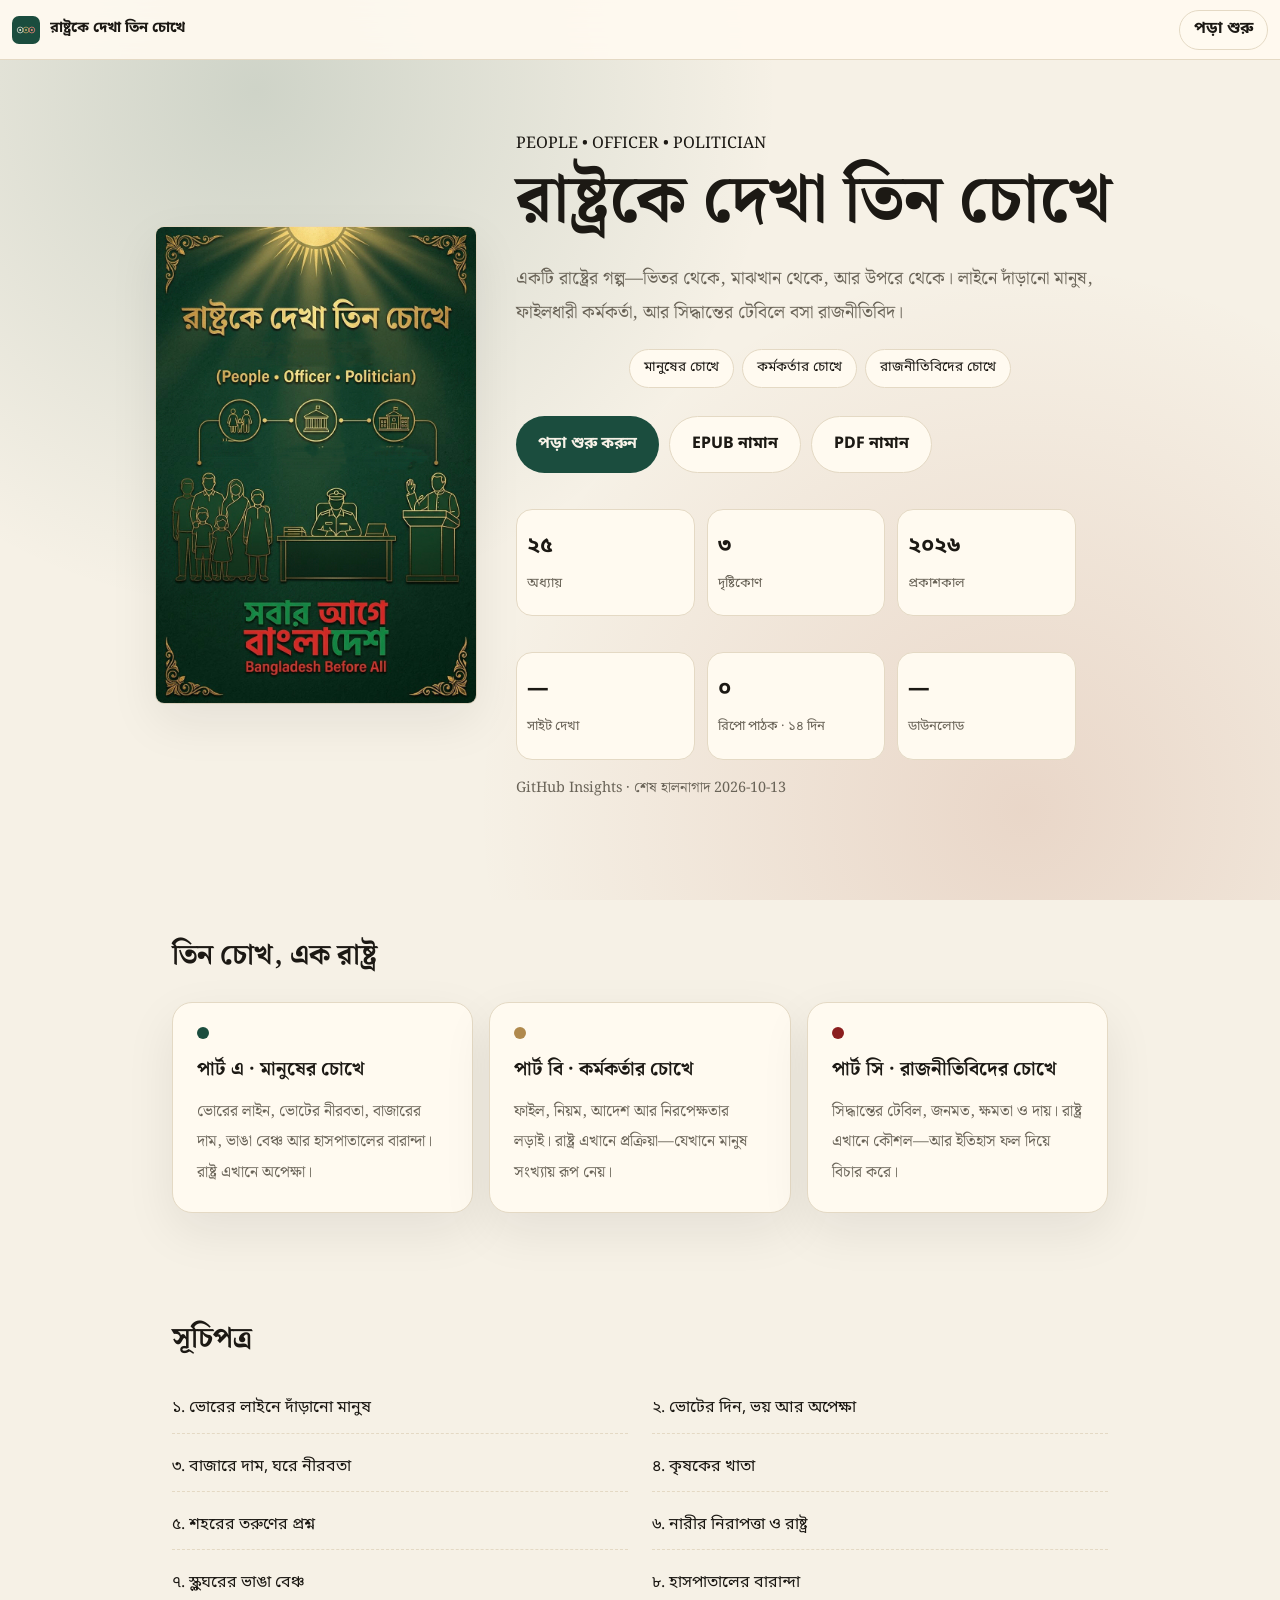
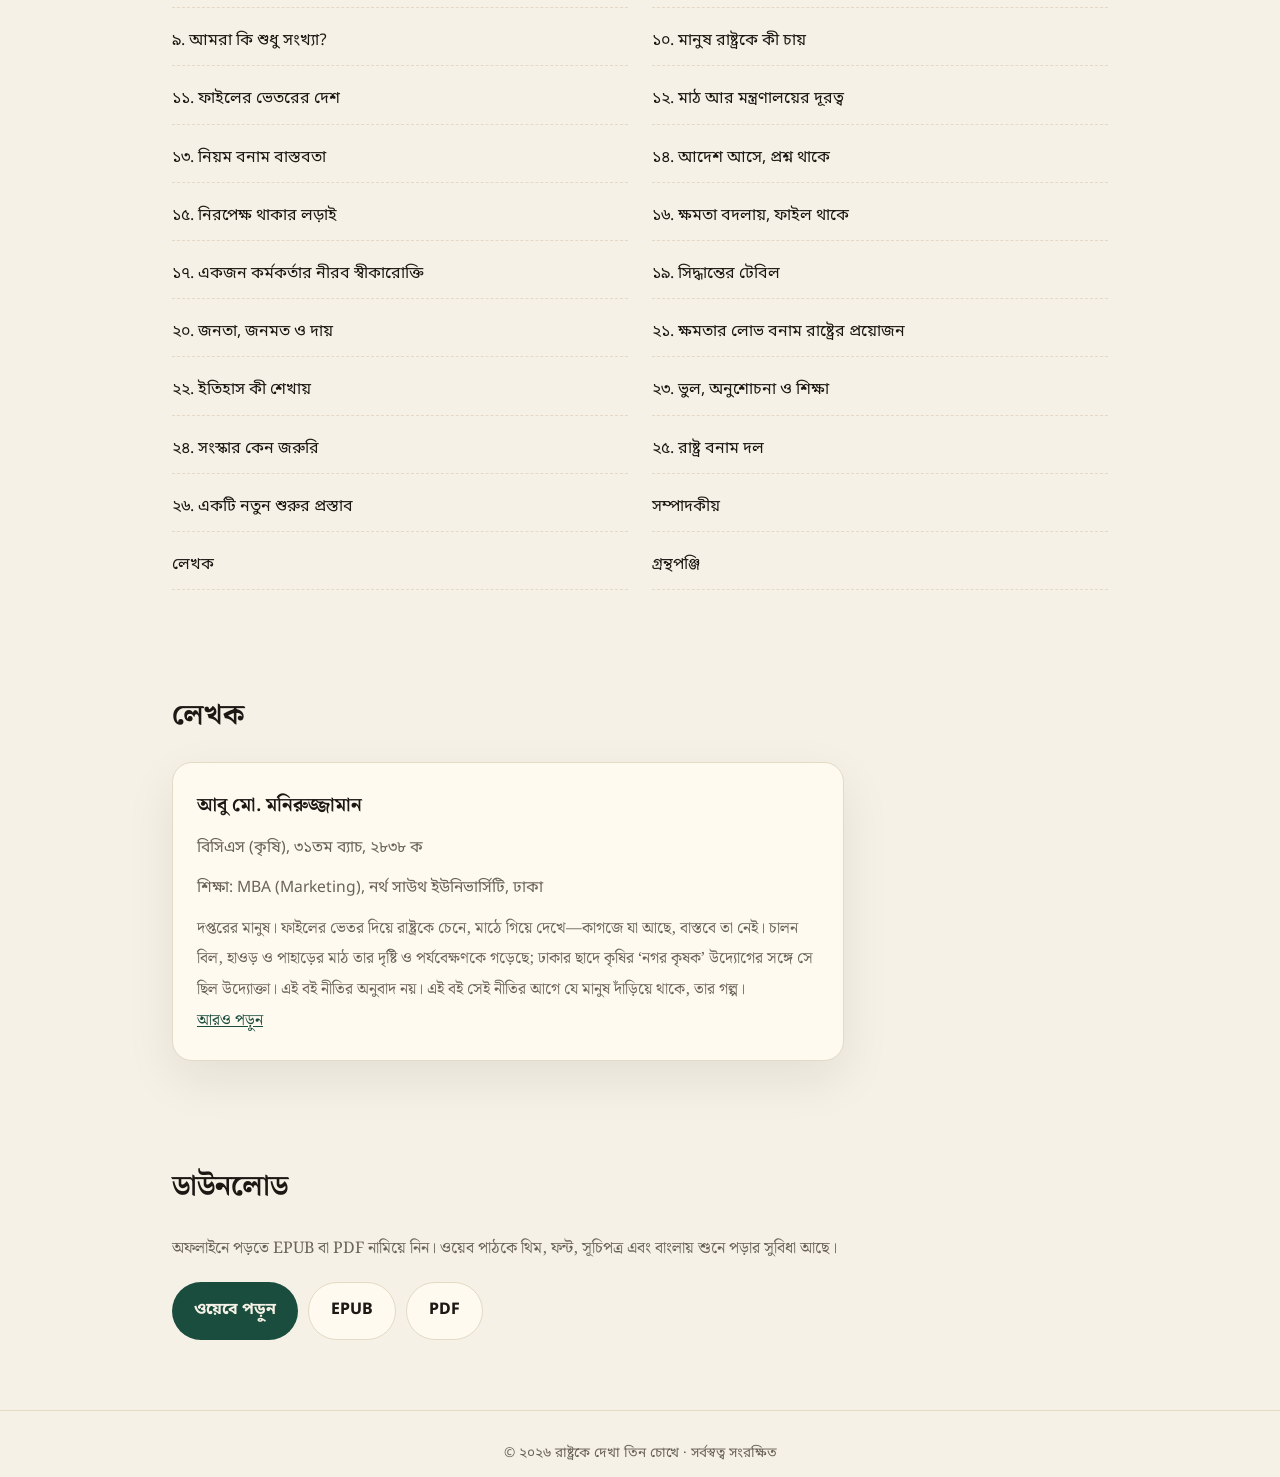
==== index.html @ 1735560e "feat: update author bio with BCS designation, MBA, field vision and Nagar Krishak" ====
<!DOCTYPE html>
<html lang="bn">
<head>
<meta charset="UTF-8">
<meta name="viewport" content="width=device-width, initial-scale=1, viewport-fit=cover">
<title>রাষ্ট্রকে দেখা তিন চোখে</title>
<meta name="description" content="একটি রাষ্ট্রের গল্প—ভিতর থেকে, মাঝখান থেকে, আর উপরে থেকে। মানুষ, কর্মকর্তা ও রাজনীতিবিদের চোখে রাষ্ট্র।">
<link rel="canonical" href="https://moniruzjaman.github.io/rashtra_teen_chokhe/">
<meta property="og:site_name" content="রাষ্ট্রকে দেখা তিন চোখে">
<meta property="og:title" content="রাষ্ট্রকে দেখা তিন চোখে">
<meta property="og:description" content="মানুষ • কর্মকর্তা • রাজনীতিবিদ — একটি রাষ্ট্রের গল্প, তিন দৃষ্টিকোণ থেকে।">
<meta property="og:type" content="book">
<meta property="og:locale" content="bn_BD">
<meta property="og:url" content="https://moniruzjaman.github.io/rashtra_teen_chokhe/">
<meta property="og:image" content="https://moniruzjaman.github.io/rashtra_teen_chokhe/og-image.jpg">
<meta property="og:image:type" content="image/jpeg">
<meta property="og:image:width" content="1168">
<meta property="og:image:height" content="784">
<meta property="og:image:alt" content="রাষ্ট্রকে দেখা তিন চোখে — People, Officer, Politician">
<meta name="twitter:card" content="summary_large_image">
<meta name="twitter:title" content="রাষ্ট্রকে দেখা তিন চোখে">
<meta name="twitter:description" content="মানুষ • কর্মকর্তা • রাজনীতিবিদ — একটি রাষ্ট্রের গল্প, তিন দৃষ্টিকোণ থেকে।">
<meta name="twitter:image" content="https://moniruzjaman.github.io/rashtra_teen_chokhe/og-image.jpg">
<link rel="icon" href="assets/favicon.svg" type="image/svg+xml">
<link rel="apple-touch-icon" href="cover.jpg">
<link rel="preconnect" href="https://fonts.googleapis.com">
<link rel="preconnect" href="https://fonts.gstatic.com" crossorigin>
<link href="https://fonts.googleapis.com/css2?family=Noto+Serif+Bengali:wght@400;600;700&family=Noto+Sans+Bengali:wght@400;600;700&display=swap" rel="stylesheet">
<link rel="stylesheet" href="css/ebook.css">
</head>
<body class="home">
<header class="bar">
  <a class="brand" href="index.html"><img src="assets/mark.svg" alt="" width="28" height="28"><strong>রাষ্ট্রকে দেখা তিন চোখে</strong></a>
  <div class="cur"></div>
  <div class="bar-actions">
    <a class="btn-ghost" href="read.html" style="min-height:40px;padding:0 14px;">পড়া শুরু</a>
  </div>
</header>

<section class="hero">
  <div class="hero-inner">
    <div class="hero-grid">
      <figure class="cover-art">
        <img src="cover.jpg" width="784" height="1168" alt="রাষ্ট্রকে দেখা তিন চোখে — প্রচ্ছদ">
      </figure>
      <div>
        <p class="kicker">PEOPLE • OFFICER • POLITICIAN</p>
        <h1>রাষ্ট্রকে দেখা তিন চোখে</h1>
        <p class="lede">একটি রাষ্ট্রের গল্প—ভিতর থেকে, মাঝখান থেকে, আর উপরে থেকে। লাইনে দাঁড়ানো মানুষ, ফাইলধারী কর্মকর্তা, আর সিদ্ধান্তের টেবিলে বসা রাজনীতিবিদ।</p>
        <div class="trio"><span>মানুষের চোখে</span><span>কর্মকর্তার চোখে</span><span>রাজনীতিবিদের চোখে</span></div>
        <div class="cta-row">
          <a class="btn-primary" href="read.html">পড়া শুরু করুন</a>
          <a class="btn-ghost" href="https://github.com/moniruzjaman/rashtra_teen_chokhe/releases/download/ebook/rashtra-teen-chokhe.epub" data-asset="rashtra-teen-chokhe.epub">EPUB নামান</a>
          <a class="btn-ghost" href="https://github.com/moniruzjaman/rashtra_teen_chokhe/releases/download/ebook/rashtra-teen-chokhe.pdf" data-asset="rashtra-teen-chokhe.pdf">PDF নামান</a>
        </div>
        <div class="stats">
          <div class="stat"><b>২৫</b><span>অধ্যায়</span></div>
          <div class="stat"><b>৩</b><span>দৃষ্টিকোণ</span></div>
          <div class="stat"><b>২০২৬</b><span>প্রকাশকাল</span></div>
        </div>
        <div class="stats live-stats">
          <div class="stat"><b id="statViews">—</b><span>সাইট দেখা</span></div>
          <div class="stat"><b id="statReaders">—</b><span>রিপো পাঠক · ১৪ দিন</span></div>
          <div class="stat"><b id="statDownloads">—</b><span>ডাউনলোড</span></div>
        </div>
        <p class="stats-note" id="statUpdated">দেখা আসে সাইট কাউন্টার থেকে, ডাউনলোড GitHub রিলিজ থেকে, পাঠক GitHub Insights থেকে।</p>
      </div>
    </div>
  </div>
</section>

<section class="section">
  <h2>তিন চোখ, এক রাষ্ট্র</h2>
  <div class="lenses">
    <article class="lens">
      <div class="dot" style="background:var(--forest)"></div>
      <h3>পার্ট এ · মানুষের চোখে</h3>
      <p>ভোরের লাইন, ভোটের নীরবতা, বাজারের দাম, ভাঙা বেঞ্চ আর হাসপাতালের বারান্দা। রাষ্ট্র এখানে অপেক্ষা।</p>
    </article>
    <article class="lens">
      <div class="dot" style="background:var(--gold)"></div>
      <h3>পার্ট বি · কর্মকর্তার চোখে</h3>
      <p>ফাইল, নিয়ম, আদেশ আর নিরপেক্ষতার লড়াই। রাষ্ট্র এখানে প্রক্রিয়া—যেখানে মানুষ সংখ্যায় রূপ নেয়।</p>
    </article>
    <article class="lens">
      <div class="dot" style="background:var(--crimson)"></div>
      <h3>পার্ট সি · রাজনীতিবিদের চোখে</h3>
      <p>সিদ্ধান্তের টেবিল, জনমত, ক্ষমতা ও দায়। রাষ্ট্র এখানে কৌশল—আর ইতিহাস ফল দিয়ে বিচার করে।</p>
    </article>
  </div>
</section>

<section class="section">
  <h2>সূচিপত্র</h2>
  <div class="toc-grid">
    <a href="read.html#chapter01">১. ভোরের লাইনে দাঁড়ানো মানুষ</a>
    <a href="read.html#chapter02">২. ভোটের দিন, ভয় আর অপেক্ষা</a>
    <a href="read.html#chapter03">৩. বাজারে দাম, ঘরে নীরবতা</a>
    <a href="read.html#chapter04">৪. কৃষকের খাতা</a>
    <a href="read.html#chapter05">৫. শহরের তরুণের প্রশ্ন</a>
    <a href="read.html#chapter06">৬. নারীর নিরাপত্তা ও রাষ্ট্র</a>
    <a href="read.html#chapter07">৭. স্কুলঘরের ভাঙা বেঞ্চ</a>
    <a href="read.html#chapter08">৮. হাসপাতালের বারান্দা</a>
    <a href="read.html#chapter09">৯. আমরা কি শুধু সংখ্যা?</a>
    <a href="read.html#chapter10">১০. মানুষ রাষ্ট্রকে কী চায়</a>
    <a href="read.html#chapter11">১১. ফাইলের ভেতরের দেশ</a>
    <a href="read.html#chapter12">১২. মাঠ আর মন্ত্রণালয়ের দূরত্ব</a>
    <a href="read.html#chapter13">১৩. নিয়ম বনাম বাস্তবতা</a>
    <a href="read.html#chapter14">১৪. আদেশ আসে, প্রশ্ন থাকে</a>
    <a href="read.html#chapter15">১৫. নিরপেক্ষ থাকার লড়াই</a>
    <a href="read.html#chapter16">১৬. ক্ষমতা বদলায়, ফাইল থাকে</a>
    <a href="read.html#chapter17">১৭. একজন কর্মকর্তার নীরব স্বীকারোক্তি</a>
    <a href="read.html#chapter19">১৯. সিদ্ধান্তের টেবিল</a>
    <a href="read.html#chapter20">২০. জনতা, জনমত ও দায়</a>
    <a href="read.html#chapter21">২১. ক্ষমতার লোভ বনাম রাষ্ট্রের প্রয়োজন</a>
    <a href="read.html#chapter22">২২. ইতিহাস কী শেখায়</a>
    <a href="read.html#chapter23">২৩. ভুল, অনুশোচনা ও শিক্ষা</a>
    <a href="read.html#chapter24">২৪. সংস্কার কেন জরুরি</a>
    <a href="read.html#chapter25">২৫. রাষ্ট্র বনাম দল</a>
    <a href="read.html#chapter26">২৬. একটি নতুন শুরুর প্রস্তাব</a>
    <a href="read.html#editorial">সম্পাদকীয়</a>
    <a href="read.html#author">লেখক</a>
    <a href="read.html#bibliography">গ্রন্থপঞ্জি</a>
  </div>
</section>

<section class="section">
  <h2>লেখক</h2>
  <article class="lens author-home">
    <h3>আবু মো. মনিরুজ্জামান</h3>
    <p class="author-role">বিসিএস (কৃষি), ৩১তম ব্যাচ, ২৮৩৮ ক</p>
    <p class="author-role">শিক্ষা: MBA (Marketing), নর্থ সাউথ ইউনিভার্সিটি, ঢাকা</p>
    <p>দপ্তরের মানুষ। ফাইলের ভেতর দিয়ে রাষ্ট্রকে চেনে, মাঠে গিয়ে দেখে—কাগজে যা আছে, বাস্তবে তা নেই। চালন বিল, হাওড় ও পাহাড়ের মাঠ তার দৃষ্টি ও পর্যবেক্ষণকে গড়েছে; ঢাকার ছাদে কৃষির ‘নগর কৃষক’ উদ্যোগের সঙ্গে সে ছিল উদ্যোক্তা। এই বই নীতির অনুবাদ নয়। এই বই সেই নীতির আগে যে মানুষ দাঁড়িয়ে থাকে, তার গল্প।</p>
    <p><a href="read.html#author">আরও পড়ুন</a></p>
  </article>
</section>

<section class="section">
  <h2>ডাউনলোড</h2>
  <p style="color:var(--mute);margin-bottom:18px">অফলাইনে পড়তে EPUB বা PDF নামিয়ে নিন। ওয়েব পাঠকে থিম, ফন্ট, সূচিপত্র এবং বাংলায় শুনে পড়ার সুবিধা আছে।</p>
  <div class="downloads">
    <a class="btn-primary" href="read.html">ওয়েবে পড়ুন</a>
    <a class="btn-ghost" href="https://github.com/moniruzjaman/rashtra_teen_chokhe/releases/download/ebook/rashtra-teen-chokhe.epub" data-asset="rashtra-teen-chokhe.epub">EPUB</a>
    <a class="btn-ghost" href="https://github.com/moniruzjaman/rashtra_teen_chokhe/releases/download/ebook/rashtra-teen-chokhe.pdf" data-asset="rashtra-teen-chokhe.pdf">PDF</a>
  </div>
</section>

<footer class="site-foot">© ২০২৬ রাষ্ট্রকে দেখা তিন চোখে · সর্বস্বত্ব সংরক্ষিত</footer>
<script src="js/stats.js"></script>
</body>
</html>
---- css/ebook.css ----
:root {
  --paper: #f6f1e6;
  --ink: #1c1914;
  --mute: #6a6458;
  --card: #fffaf0;
  --line: #e4d9c4;
  --forest: #1b4d3e;
  --leaf: #2f6f4e;
  --gold: #b0894d;
  --clay: #9a3412;
  --crimson: #8b1e1e;
  --hl: #eef3e6;
  --shadow: 0 18px 50px rgba(28, 25, 20, 0.08);
  --fs: 1.18rem;
  --serif: "Noto Serif Bengali", "Noto Serif", Georgia, serif;
  --sans: "Noto Sans Bengali", "Noto Sans", system-ui, sans-serif;
  --max: 42rem;
  --bar-h: 60px;
}

:root[data-theme="sepia"] {
  --paper: #efe2c4;
  --ink: #3f2f1c;
  --mute: #7a684c;
  --card: #f7ead0;
  --line: #dcc7a0;
  --hl: #ead7b0;
  --forest: #3d5a3a;
  --leaf: #4d6b3e;
}

:root[data-theme="dark"] {
  --paper: #121411;
  --ink: #e7e2d6;
  --mute: #9b978c;
  --card: #1a1e1a;
  --line: #2c322c;
  --forest: #7fcf86;
  --leaf: #9ad8a0;
  --gold: #d4b06a;
  --clay: #ff8a70;
  --crimson: #ff8a80;
  --hl: #222922;
  --shadow: 0 18px 50px rgba(0, 0, 0, 0.35);
}

@media (prefers-color-scheme: dark) {
  :root:not([data-theme]) {
    --paper: #121411;
    --ink: #e7e2d6;
    --mute: #9b978c;
    --card: #1a1e1a;
    --line: #2c322c;
    --forest: #7fcf86;
    --leaf: #9ad8a0;
    --gold: #d4b06a;
    --clay: #ff8a70;
    --crimson: #ff8a80;
    --hl: #222922;
    --shadow: 0 18px 50px rgba(0, 0, 0, 0.35);
  }
}

* { box-sizing: border-box; margin: 0; }
html { scroll-behavior: smooth; scroll-padding-top: calc(var(--bar-h) + 12px); }
body {
  background: var(--paper);
  color: var(--ink);
  font-family: var(--serif);
  line-height: 1.95;
  transition: background .25s, color .25s;
}

img, svg { max-width: 100%; display: block; }
a { color: var(--forest); }
button {
  font: inherit;
  font-family: var(--sans);
  background: none;
  border: 1px solid var(--line);
  color: var(--ink);
  border-radius: 10px;
  min-height: 40px;
  padding: 0 12px;
  cursor: pointer;
}
button:hover, button:focus-visible { border-color: var(--forest); outline: none; }
.icon-btn { width: 40px; min-width: 40px; padding: 0; display: grid; place-items: center; }

.bar {
  position: fixed;
  top: 0; left: 0; right: 0;
  height: var(--bar-h);
  background: color-mix(in srgb, var(--card) 92%, transparent);
  backdrop-filter: blur(14px);
  border-bottom: 1px solid var(--line);
  display: flex;
  align-items: center;
  gap: 8px;
  padding: 0 12px;
  z-index: 50;
  font-family: var(--sans);
}
.bar .brand {
  display: flex;
  align-items: center;
  gap: 10px;
  text-decoration: none;
  color: inherit;
  min-width: 0;
}
.bar .brand strong {
  font-size: .92rem;
  white-space: nowrap;
  overflow: hidden;
  text-overflow: ellipsis;
}
.bar .cur {
  flex: 1;
  color: var(--mute);
  font-size: .88rem;
  white-space: nowrap;
  overflow: hidden;
  text-overflow: ellipsis;
  min-width: 0;
}
.bar-actions { display: flex; gap: 6px; align-items: center; }

.prog {
  position: fixed;
  top: var(--bar-h);
  left: 0;
  height: 3px;
  width: 0;
  background: linear-gradient(90deg, var(--forest), var(--clay));
  z-index: 51;
}

#toc {
  position: fixed;
  top: var(--bar-h);
  bottom: 0;
  left: 0;
  width: min(360px, 90vw);
  background: var(--card);
  border-right: 1px solid var(--line);
  transform: translateX(-104%);
  transition: transform .28s ease;
  z-index: 60;
  overflow-y: auto;
  padding: 18px 0 48px;
  font-family: var(--sans);
}
#toc.open { transform: none; }
#toc .toc-head { padding: 4px 20px 16px; border-bottom: 1px solid var(--line); margin-bottom: 8px; }
#toc .toc-head h2 { font-family: var(--serif); font-size: 1.15rem; }
#toc .search {
  width: 100%;
  margin-top: 12px;
  border: 1px solid var(--line);
  background: var(--paper);
  color: var(--ink);
  border-radius: 999px;
  padding: 10px 14px;
  font: inherit;
}
#toc ul { list-style: none; padding: 0; }
#toc li.toc-part {
  font-weight: 700;
  color: var(--forest);
  padding: 16px 20px 6px;
  font-size: .78rem;
  letter-spacing: .08em;
  text-transform: uppercase;
}
#toc a {
  display: block;
  padding: 8px 20px;
  color: var(--ink);
  text-decoration: none;
  font-size: .95rem;
  border-left: 3px solid transparent;
}
#toc a:hover { background: var(--hl); }
#toc a.on { border-left-color: var(--clay); background: var(--hl); font-weight: 700; }
#toc a.done::after { content: ""; }

#scrim { position: fixed; inset: 0; background: #0007; z-index: 55; display: none; }
#scrim.on { display: block; }

main.reader { max-width: var(--max); margin: 0 auto; padding: calc(var(--bar-h) + 28px) 22px 110px; }

.cover-art {
  margin: 0 auto 22px;
  max-width: 320px;
}
.cover-art img {
  width: 100%;
  height: auto;
  border-radius: 8px;
  box-shadow: var(--shadow), 0 0 0 1px var(--line);
}
.hero .cover-art { max-width: 360px; }
.reader .cover-art { max-width: 280px; }

.cover {
  text-align: center;
  padding: 48px 0 56px;
  border-bottom: 1px solid var(--line);
  margin-bottom: 28px;
}
.cover .kicker {
  font-family: var(--sans);
  letter-spacing: .18em;
  font-size: .78rem;
  color: var(--forest);
  font-weight: 700;
}
.cover h1 {
  font-size: clamp(2.15rem, 7vw, 3.4rem);
  line-height: 1.32;
  margin: 16px 0 10px;
}
.cover .sub { color: var(--mute); font-size: 1.08rem; }
.eyes {
  display: flex;
  justify-content: center;
  gap: 14px;
  margin: 26px 0 8px;
}
.eye {
  width: 54px; height: 54px;
  border: 1.5px solid var(--line);
  border-radius: 50%;
  display: grid; place-items: center;
  background: var(--card);
}
.eye i {
  width: 14px; height: 14px; border-radius: 50%;
}
.eye.people i { background: var(--forest); }
.eye.officer i { background: var(--gold); }
.eye.politician i { background: var(--crimson); }
.trio {
  display: flex; justify-content: center; gap: 8px; flex-wrap: wrap;
  font-family: var(--sans); font-size: .85rem; margin-top: 18px;
}
.trio span {
  border: 1px solid var(--line);
  border-radius: 999px;
  padding: 5px 14px;
  background: var(--card);
}
.cover .meta { margin-top: 16px; font-family: var(--sans); font-size: .85rem; color: var(--mute); }
.repo-line {
  margin-top: 10px;
  display: flex; justify-content: center; align-items: center; gap: 6px;
  font-family: var(--mono, ui-monospace, SFMono-Regular, Menlo, Consolas, monospace);
  font-size: .85rem; color: var(--mute);
}
.repo-line svg { flex: none; opacity: .8; }
.repo-line a { color: var(--mute); text-decoration: none; border-bottom: 1px dashed var(--line); }
.repo-line a:hover { color: var(--forest); border-bottom-color: var(--forest); }
.back-cover { border-bottom: none; border-top: 1px solid var(--line); margin: 40px 0 0; padding: 56px 0 24px; }
.repo-left { justify-content: flex-start; margin-top: 14px; }
.site-foot .repo-foot { color: inherit; text-decoration: none; border-bottom: 1px dashed currentColor; }
.site-foot .repo-foot:hover { color: var(--forest); }
.cta-row { display: flex; justify-content: center; gap: 10px; flex-wrap: wrap; margin-top: 28px; }
.btn-primary, .btn-ghost {
  display: inline-flex; align-items: center; justify-content: center;
  text-decoration: none; border-radius: 999px; padding: 12px 22px;
  font-family: var(--sans); font-weight: 700; min-height: 46px;
}
.btn-primary { background: var(--forest); color: #f6f1e6; border: none; }
.btn-ghost { border: 1px solid var(--line); color: var(--ink); background: var(--card); }

.part-card {
  margin: 72px 0 28px;
  text-align: center;
  padding: 42px 12px;
  border-top: 2px solid var(--forest);
  border-bottom: 1px solid var(--line);
  background:
    radial-gradient(circle at 50% 0, color-mix(in srgb, var(--forest) 10%, transparent), transparent 62%);
}
.part-kicker {
  font-family: var(--sans);
  color: var(--clay);
  font-size: .82rem;
  letter-spacing: .12em;
  font-weight: 700;
}
.part-card h2 { font-size: 2rem; margin-top: 6px; }
#chapter11-part { border-top-color: var(--gold); }
#chapter19-part { border-top-color: var(--crimson); }

.chapter { margin: 56px 0; font-size: var(--fs); scroll-margin-top: calc(var(--bar-h) + 16px); }
.ch-label {
  display: block;
  font-family: var(--sans);
  color: var(--clay);
  font-size: .82rem;
  font-weight: 700;
  letter-spacing: .08em;
}
.chapter h3 { font-size: 1.62em; line-height: 1.45; margin: 4px 0 22px; font-weight: 700; }
.chapter p { margin-bottom: 1.15em; }
.chapter p.verse { line-height: 2.2; }
blockquote,
.chapter-highlight {
  background: var(--hl);
  border-left: 4px solid var(--forest);
  margin: 1.5em 0 1.6em;
  padding: 18px 22px 18px 20px;
  border-radius: 0 12px 12px 0;
  font-style: italic;
  position: relative;
}
blockquote::before,
.chapter-highlight::before {
  content: "\201C";
  display: block;
  font-style: normal;
  font-size: 2.1em;
  line-height: .6;
  color: var(--gold);
  margin-bottom: 8px;
}
.ch-nav {
  display: flex;
  justify-content: space-between;
  gap: 12px;
  margin-top: 38px;
  padding-top: 18px;
  border-top: 1px dashed var(--line);
  font-family: var(--sans);
  font-size: .9rem;
}
.ch-nav a { color: var(--forest); text-decoration: none; }

.site-foot {
  text-align: center;
  color: var(--mute);
  font-family: var(--sans);
  font-size: .85rem;
  padding: 30px 0 10px;
  border-top: 1px solid var(--line);
}

#toast {
  position: fixed;
  bottom: 24px;
  left: 50%;
  transform: translateX(-50%);
  background: var(--ink);
  color: var(--paper);
  padding: 10px 18px;
  border-radius: 999px;
  font-family: var(--sans);
  font-size: .9rem;
  opacity: 0;
  pointer-events: none;
  transition: opacity .25s;
  z-index: 80;
}
#toast.on { opacity: 1; }

.panel {
  position: fixed;
  right: 16px;
  bottom: 16px;
  display: flex;
  flex-direction: column;
  gap: 8px;
  z-index: 40;
}
.panel button { box-shadow: var(--shadow); background: var(--card); }
body.tts-on .panel { bottom: 92px; }

.tts {
  position: fixed;
  left: 50%;
  bottom: 16px;
  transform: translateX(-50%) translateY(120%);
  width: min(720px, calc(100vw - 24px));
  background: var(--card);
  border: 1px solid var(--line);
  border-radius: 18px;
  box-shadow: var(--shadow);
  z-index: 45;
  padding: 12px 14px;
  display: flex;
  align-items: center;
  gap: 10px;
  flex-wrap: wrap;
  font-family: var(--sans);
  transition: transform .25s ease;
}
.tts.on { transform: translateX(-50%); }
.tts .tts-now {
  flex: 1 1 180px;
  min-width: 0;
  font-size: .82rem;
  color: var(--mute);
  white-space: nowrap;
  overflow: hidden;
  text-overflow: ellipsis;
}
.tts select {
  font: inherit;
  background: var(--paper);
  color: var(--ink);
  border: 1px solid var(--line);
  border-radius: 8px;
  min-height: 36px;
  padding: 0 8px;
}
.tts #ttsVoice { max-width: 220px; flex: 1 1 140px; }
.tts-perspective {
  display: inline-flex;
  align-items: center;
  gap: 6px;
  font-size: .78rem;
  color: var(--mute);
  white-space: nowrap;
  cursor: pointer;
  user-select: none;
}
.tts-perspective input { accent-color: var(--accent, currentColor); width: 15px; height: 15px; }
@media (max-width: 640px) {
  .tts #ttsVoice { max-width: none; flex-basis: 100%; order: 5; }
  .tts-perspective { order: 6; }
}
.speaking {
  background: color-mix(in srgb, var(--gold) 28%, var(--hl));
  border-radius: 6px;
  box-decoration-break: clone;
}

.matter h3 { font-size: 1.62em; margin: 4px 0 18px; }
.biblio { list-style: none; padding: 0; }
.biblio li {
  padding: 12px 0 12px 1.1em;
  border-bottom: 1px dashed var(--line);
  text-indent: -1.1em;
  font-size: .98em;
}
.biblio cite { font-style: normal; font-weight: 700; }
.biblio cite a { text-decoration: none; }
.biblio cite a:hover { text-decoration: underline; }
.biblio-note {
  display: block;
  text-indent: 0;
  margin-top: 4px;
  color: var(--mute);
  font-size: .92em;
}
.author-role {
  color: var(--mute);
  font-family: var(--sans);
  font-size: .95rem;
  margin: 0 0 18px;
}
.author-home { max-width: 42rem; }
.author-home .author-role { margin-bottom: 10px; }
.stats-note {
  color: var(--mute);
  font-size: .9rem;
  margin-top: 14px;
  max-width: 38rem;
}
.hit-pixel { position: absolute; width: 0; height: 0; overflow: hidden; }

.home {
  min-height: 100vh;
}
.hero {
  min-height: 100vh;
  display: grid;
  place-items: center;
  padding: 90px 22px 60px;
  background:
    radial-gradient(circle at 20% 10%, color-mix(in srgb, var(--forest) 18%, transparent), transparent 40%),
    radial-gradient(circle at 80% 90%, color-mix(in srgb, var(--clay) 14%, transparent), transparent 42%),
    var(--paper);
}
.hero-inner { max-width: 980px; text-align: center; }
.hero-grid {
  display: grid;
  grid-template-columns: minmax(220px, 320px) minmax(0, 1fr);
  gap: 40px;
  align-items: center;
  text-align: left;
}
.hero-grid .cover-art { margin: 0; max-width: none; }
.hero-grid .cta-row, .hero-grid .stats { justify-content: flex-start; margin-left: 0; }
.live-stats { margin-top: 12px; }
.mark { width: 92px; height: 92px; margin: 0 auto 22px; }
.hero h1 { font-size: clamp(2.4rem, 8vw, 4.2rem); line-height: 1.28; }
.hero .lede { margin: 16px auto 0; max-width: 38rem; color: var(--mute); font-size: 1.12rem; }
.stats {
  display: grid;
  grid-template-columns: repeat(3, minmax(0, 1fr));
  gap: 12px;
  margin: 36px auto 0;
  max-width: 560px;
  font-family: var(--sans);
}
.stat {
  background: var(--card);
  border: 1px solid var(--line);
  border-radius: 16px;
  padding: 16px 10px;
}
.stat b { display: block; font-size: 1.35rem; }
.stat span { color: var(--mute); font-size: .82rem; }

.section { max-width: 980px; margin: 0 auto; padding: 28px 22px 70px; }
.section h2 { font-size: 1.8rem; margin-bottom: 18px; }
.lenses {
  display: grid;
  grid-template-columns: repeat(3, minmax(0, 1fr));
  gap: 16px;
}
.lens {
  background: var(--card);
  border: 1px solid var(--line);
  border-radius: 20px;
  padding: 24px;
  box-shadow: var(--shadow);
}
.lens .dot { width: 12px; height: 12px; border-radius: 50%; margin-bottom: 12px; }
.lens h3 { font-size: 1.2rem; margin-bottom: 8px; }
.lens p { color: var(--mute); font-size: .98rem; }
.toc-grid { display: grid; grid-template-columns: repeat(2, minmax(0, 1fr)); gap: 10px 24px; font-family: var(--sans); }
.toc-grid a { text-decoration: none; color: inherit; padding: 8px 0; border-bottom: 1px dashed var(--line); }
.downloads { display: flex; gap: 10px; flex-wrap: wrap; }

@media (max-width: 800px) {
  .lenses, .stats, .toc-grid, .hero-grid { grid-template-columns: 1fr; }
  .hero-grid { text-align: center; }
  .hero .cover-art { max-width: 280px; margin: 0 auto; }
  .bar .brand strong { display: none; }
  .cta-row { flex-direction: column; align-items: stretch; }
}

.chapter-illust {
  margin: 34px 0;
  break-inside: avoid;
}
.chapter-illust img {
  width: 100%;
  height: auto;
  border: 1px solid var(--line);
  border-radius: 14px;
  background: var(--card);
  box-shadow: var(--shadow);
}
.chapter-illust figcaption {
  font-family: var(--sans);
  font-size: .9rem;
  color: var(--mute);
  text-align: center;
  line-height: 1.75;
  margin-top: 10px;
}
.chapter-illust.illust-front { margin: 44px 0 8px; }
.chapter-illust.illust-front figcaption { font-size: .95rem; }

@media print {
  .bar, .prog, #toc, #scrim, .panel, .ch-nav, .tts { display: none !important; }
  main.reader, .hero, .section { padding: 0; max-width: none; }
  body { background: #fff; color: #111; }
}

@media (prefers-reduced-motion: reduce) {
  html { scroll-behavior: auto; }
  * { transition: none !important; }
}

/* ==== Poster band — "সবার আগে বাংলাদেশ" (integrated from sbar-age-bangladesh.html) ==== */
.poster-band {
  --poster-bg: #f2f1ee;
  --poster-green: #0d7a3c;   /* poster green (flag-inspired) */
  --poster-red: #e0212c;     /* poster red   (flag-inspired) */
  --poster-slant: -10deg;    /* the oblique "poster" shear */
  background: var(--poster-bg);
  padding: 4rem 1rem;
  text-align: center;
  border-top: 1px solid var(--line);
}
[data-theme="dark"] .poster-band,
body[data-theme="dark"] .poster-band { --poster-bg: #17241d; }
.poster-band .poster { user-select: none; }
.poster-band .bn {
  font-family: "Anek Bangla", "Noto Sans Bengali", "Hind Siliguri",
               "Nikosh", "SolaimanLipi", sans-serif;
  font-weight: 800;
  transform: skewX(var(--poster-slant));            /* faux-italic / poster slant */
  -webkit-text-stroke: .035em currentColor;         /* fatten glyphs */
  letter-spacing: -.02em;                           /* tight poster tracking */
  line-height: .82;                                 /* tight leading */
}
.poster-band .bn .top { display: block; color: var(--poster-green); font-size: clamp(3.5rem, 11vw, 9rem); }
.poster-band .bn .mid {
  display: block; color: var(--poster-red);
  font-size: clamp(1.6rem, 5vw, 4rem);
  width: max-content; margin: -.15em auto -.12em;   /* red word sandwiched/overlapped */
}
.poster-band .bn .big { display: block; color: var(--poster-green); font-size: clamp(4.5rem, 15vw, 12.5rem); }
.poster-band .en {
  margin-top: 2.2rem; color: var(--poster-red);
  font-family: Montserrat, "Helvetica Neue", Arial, Roboto, "Noto Sans", sans-serif;
  font-style: italic; font-weight: 800;
  font-size: clamp(1.4rem, 5.2vw, 4.2rem);
}
@media print { .poster-band { display: none; } }
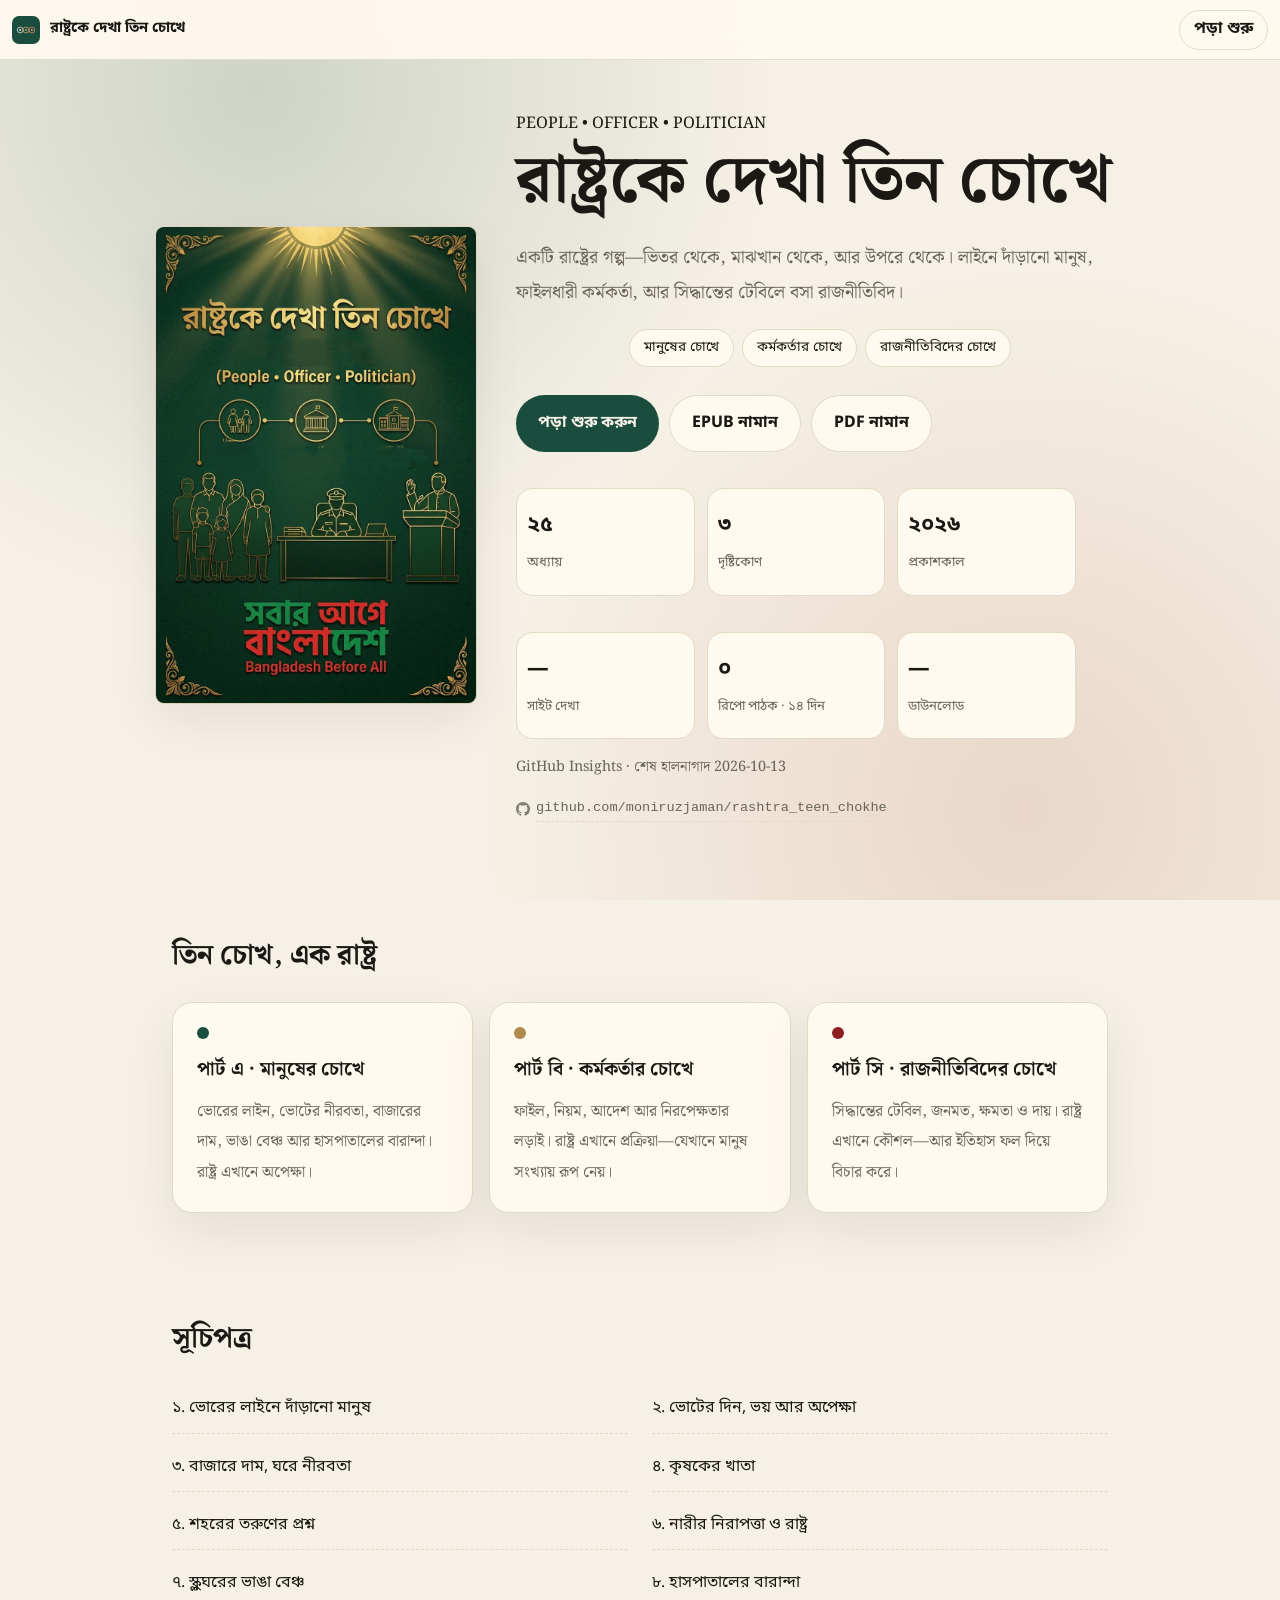
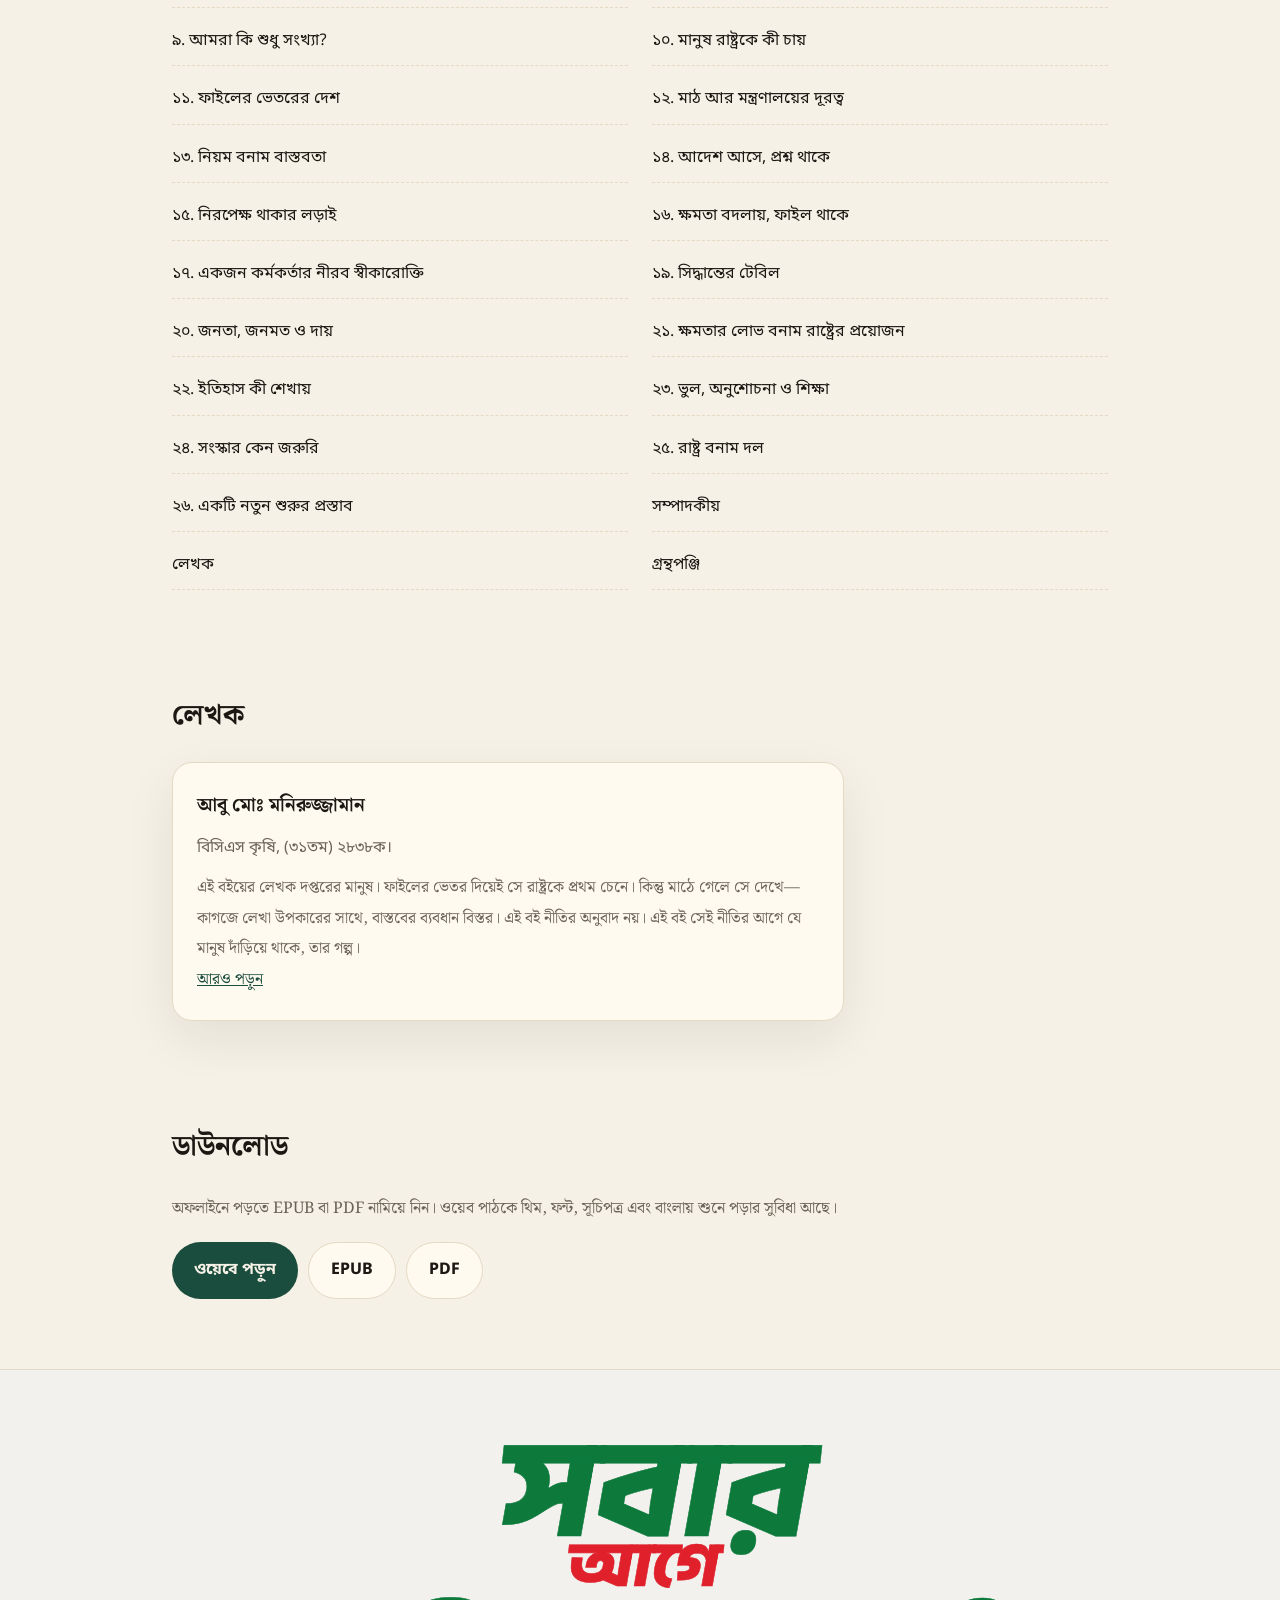
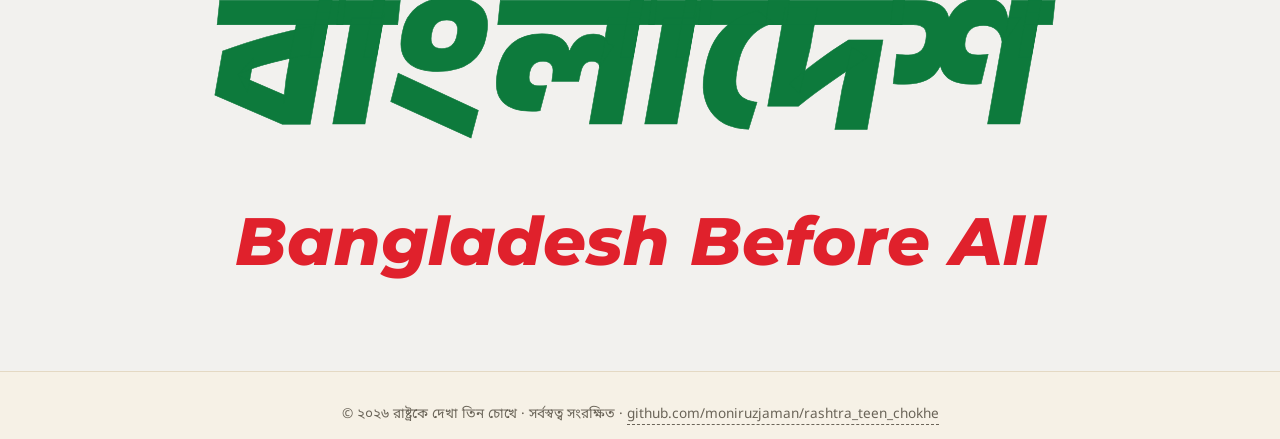
==== commit e8a83693: "Update author writeup: BCS Agriculture (31st) batch line and revised bio text" ====
--- a/index.html
+++ b/index.html
@@ -25,7 +25,7 @@
 <link rel="apple-touch-icon" href="cover.jpg">
 <link rel="preconnect" href="https://fonts.googleapis.com">
 <link rel="preconnect" href="https://fonts.gstatic.com" crossorigin>
-<link href="https://fonts.googleapis.com/css2?family=Noto+Serif+Bengali:wght@400;600;700&family=Noto+Sans+Bengali:wght@400;600;700&display=swap" rel="stylesheet">
+<link href="https://fonts.googleapis.com/css2?family=Noto+Serif+Bengali:wght@400;600;700&family=Noto+Sans+Bengali:wght@400;600;700&family=Anek+Bangla:wght@800&family=Montserrat:ital,wght@1,800&display=swap" rel="stylesheet">
 <link rel="stylesheet" href="css/ebook.css">
 </head>
 <body class="home">
@@ -64,6 +64,7 @@
           <div class="stat"><b id="statDownloads">—</b><span>ডাউনলোড</span></div>
         </div>
         <p class="stats-note" id="statUpdated">দেখা আসে সাইট কাউন্টার থেকে, ডাউনলোড GitHub রিলিজ থেকে, পাঠক GitHub Insights থেকে।</p>
+        <p class="repo-line repo-left"><svg viewBox="0 0 16 16" width="14" height="14" aria-hidden="true"><path fill="currentColor" d="M8 0C3.58 0 0 3.58 0 8c0 3.54 2.29 6.53 5.47 7.59.4.07.55-.17.55-.38 0-.19-.01-.82-.01-1.49-2.01.37-2.53-.49-2.69-.94-.09-.23-.48-.94-.82-1.13-.28-.15-.68-.52-.01-.53.63-.01 1.08.58 1.23.82.72 1.21 1.87.87 2.33.66.07-.52.28-.87.51-1.07-1.78-.2-3.64-.89-3.64-3.95 0-.87.31-1.59.82-2.15-.08-.2-.36-1.02.08-2.12 0 0 .67-.21 2.2.82.64-.18 1.32-.27 2-.27s1.36.09 2 .27c1.53-1.04 2.2-.82 2.2-.82.44 1.1.16 1.92.08 2.12.51.56.82 1.27.82 2.15 0 3.07-1.87 3.75-3.65 3.95.29.25.54.73.54 1.48 0 1.07-.01 1.93-.01 2.2 0 .21.15.46.55.38A8.01 8.01 0 0 0 16 8c0-4.42-3.58-8-8-8z"/></svg><a href="https://github.com/moniruzjaman/rashtra_teen_chokhe" target="_blank" rel="noopener">github.com/moniruzjaman/rashtra_teen_chokhe</a></p>
       </div>
     </div>
   </div>
@@ -127,10 +128,9 @@
 <section class="section">
   <h2>লেখক</h2>
   <article class="lens author-home">
-    <h3>আবু মো. মনিরুজ্জামান</h3>
-    <p class="author-role">বিসিএস (কৃষি), ৩১তম ব্যাচ, ২৮৩৮ ক</p>
-    <p class="author-role">শিক্ষা: MBA (Marketing), নর্থ সাউথ ইউনিভার্সিটি, ঢাকা</p>
-    <p>দপ্তরের মানুষ। ফাইলের ভেতর দিয়ে রাষ্ট্রকে চেনে, মাঠে গিয়ে দেখে—কাগজে যা আছে, বাস্তবে তা নেই। চালন বিল, হাওড় ও পাহাড়ের মাঠ তার দৃষ্টি ও পর্যবেক্ষণকে গড়েছে; ঢাকার ছাদে কৃষির ‘নগর কৃষক’ উদ্যোগের সঙ্গে সে ছিল উদ্যোক্তা। এই বই নীতির অনুবাদ নয়। এই বই সেই নীতির আগে যে মানুষ দাঁড়িয়ে থাকে, তার গল্প।</p>
+    <h3>আবু মোঃ মনিরুজ্জামান</h3>
+    <p class="author-role">বিসিএস কৃষি, (৩১তম) ২৮৩৮ক।</p>
+    <p>এই বইয়ের লেখক দপ্তরের মানুষ। ফাইলের ভেতর দিয়েই সে রাষ্ট্রকে প্রথম চেনে। কিন্তু মাঠে গেলে সে দেখে—কাগজে লেখা উপকারের সাথে, বাস্তবের ব্যবধান বিস্তর। এই বই নীতির অনুবাদ নয়। এই বই সেই নীতির আগে যে মানুষ দাঁড়িয়ে থাকে, তার গল্প।</p>
     <p><a href="read.html#author">আরও পড়ুন</a></p>
   </article>
 </section>
@@ -145,7 +145,19 @@
   </div>
 </section>
 
-<footer class="site-foot">© ২০২৬ রাষ্ট্রকে দেখা তিন চোখে · সর্বস্বত্ব সংরক্ষিত</footer>
+<!-- Poster band — "সবার আগে বাংলাদেশ" (see sbar-age-bangladesh.html) -->
+<section class="poster-band" aria-label="সবার আগে বাংলাদেশ — Bangladesh Before All">
+  <div class="poster">
+    <div class="bn">
+      <span class="top">সবার</span>
+      <span class="mid">আগে</span>
+      <span class="big">বাংলাদেশ</span>
+    </div>
+    <div class="en">Bangladesh Before All</div>
+  </div>
+</section>
+
+<footer class="site-foot">© ২০২৬ রাষ্ট্রকে দেখা তিন চোখে · সর্বস্বত্ব সংরক্ষিত · <a class="repo-foot" href="https://github.com/moniruzjaman/rashtra_teen_chokhe" target="_blank" rel="noopener">github.com/moniruzjaman/rashtra_teen_chokhe</a></footer>
 <script src="js/stats.js"></script>
 </body>
 </html>
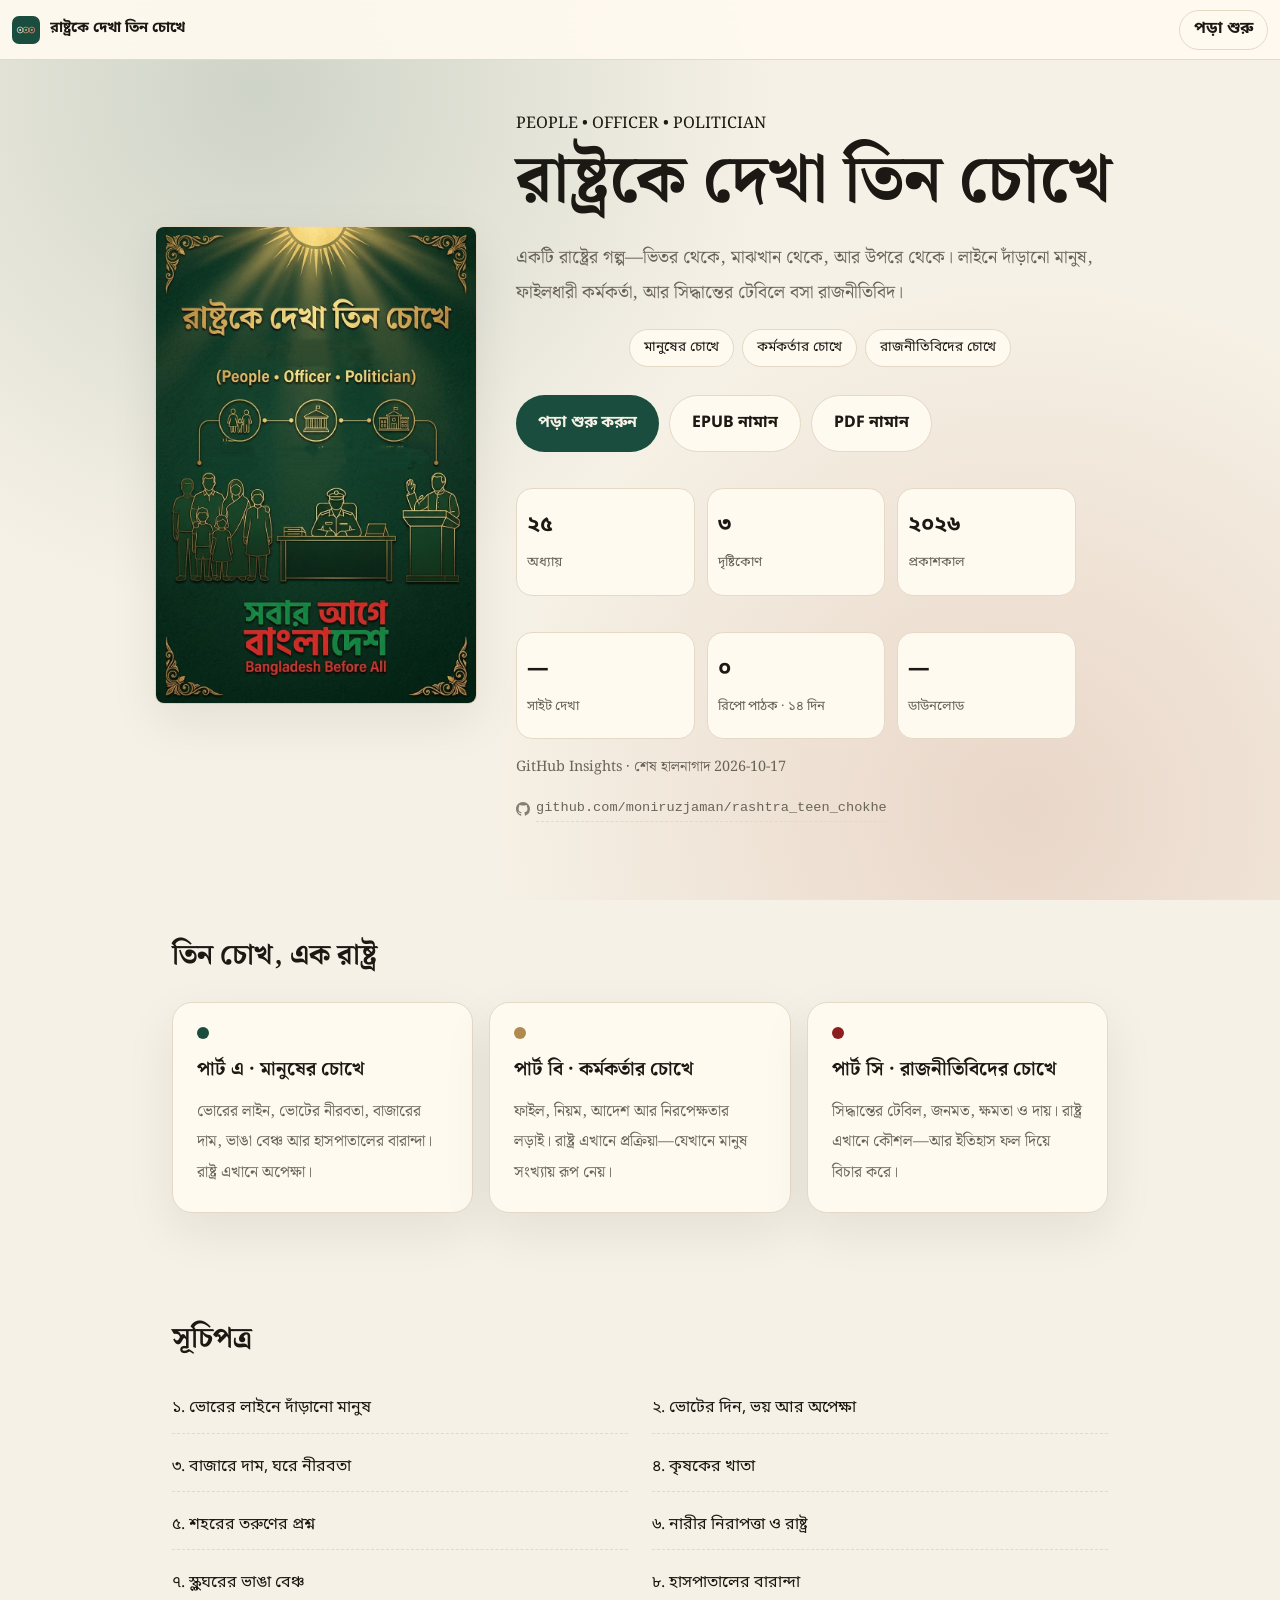
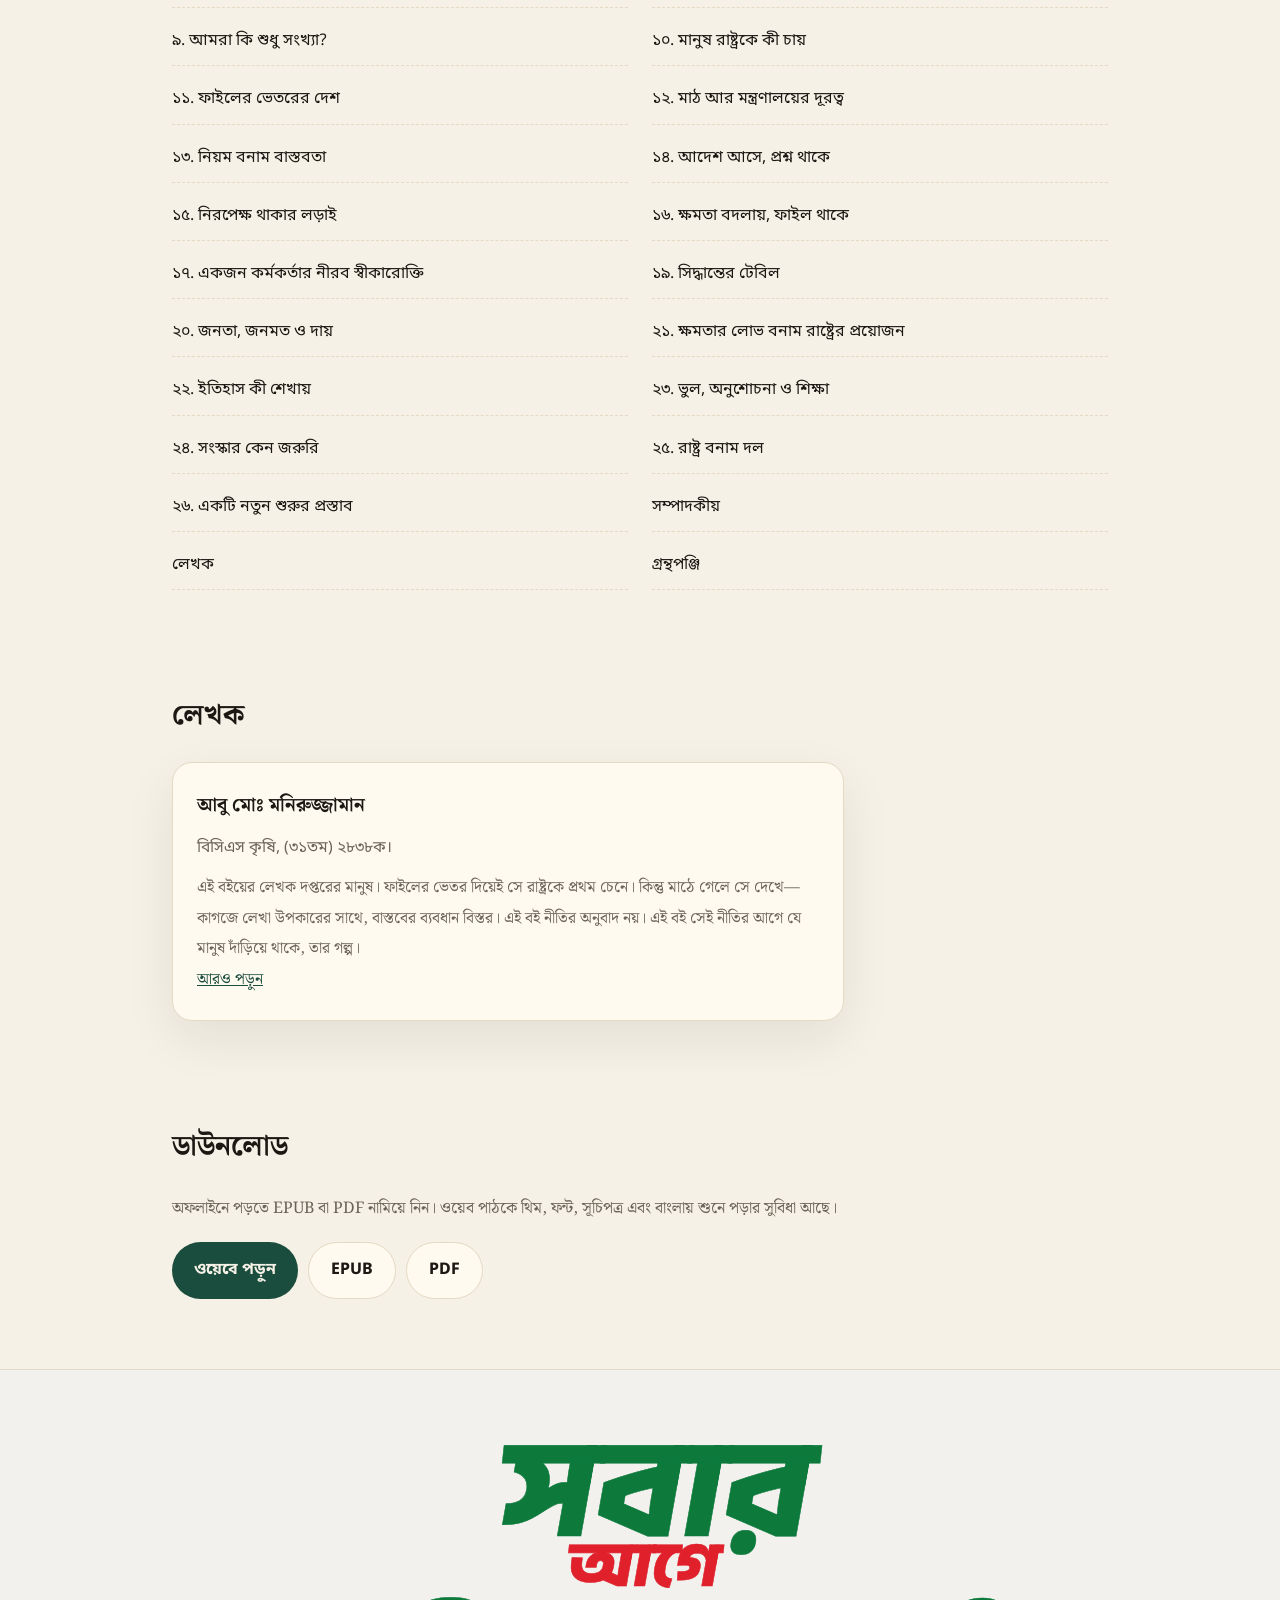
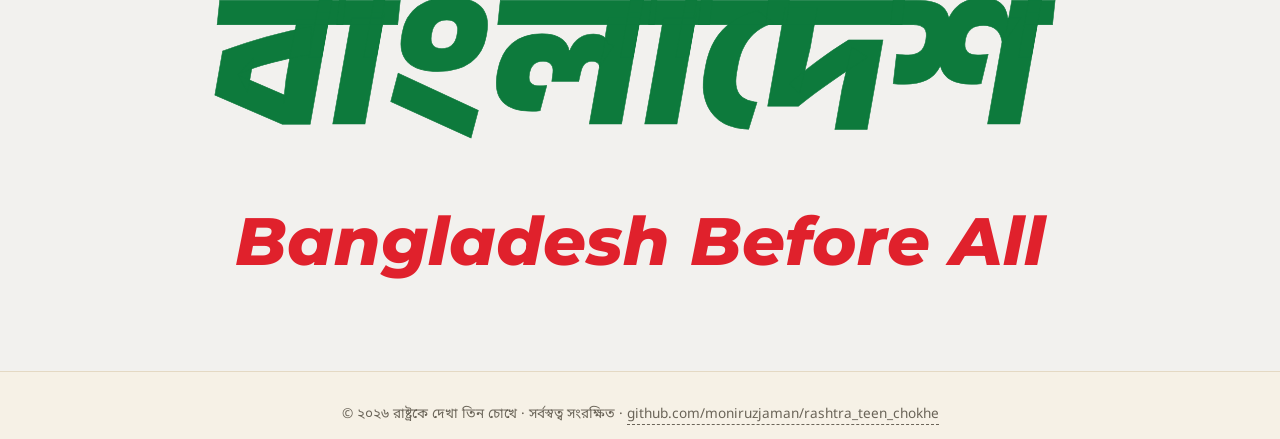
==== commit 87408a7b: "docs(meta): extend og/twitter description with book's core thesis" ====
--- a/index.html
+++ b/index.html
@@ -8,7 +8,7 @@
 <link rel="canonical" href="https://moniruzjaman.github.io/rashtra_teen_chokhe/">
 <meta property="og:site_name" content="রাষ্ট্রকে দেখা তিন চোখে">
 <meta property="og:title" content="রাষ্ট্রকে দেখা তিন চোখে">
-<meta property="og:description" content="মানুষ • কর্মকর্তা • রাজনীতিবিদ — একটি রাষ্ট্রের গল্প, তিন দৃষ্টিকোণ থেকে।">
+<meta property="og:description" content="মানুষ • কর্মকর্তা • রাজনীতিবিদ — একটি রাষ্ট্রের গল্প, তিন দৃষ্টিকোণ থেকে। এটি শুধু একটি বই নয়, এটি রাষ্ট্রকে গভীর করে বোঝার আমন্ত্রণ। ক্ষমতা বদলায়, ফাইল থেকে যায়; ভাষা বদলায়, সমস্যার চক্র ভাঙে না। নাগরিক রহিম, কর্মকর্তা করিম ও রাজনীতিবিদ ফারুকের তিন দৃষ্টিভঙ্গিতে এই বই উন্মোচন করে রাষ্ট্রের অদৃশ্য জট, সংস্কারের অস্বস্তি ও ভবিষ্যতের ঝুঁকি। এই বই কাউকে দোষী করে না, কোনো রায় দেয় না; প্রশ্ন তোলে, বিবেক জাগায় এবং সাহসী পরিবর্তনের আহ্বান জানায়। কারণ সংস্কারের সাহস আজ জনপ্রিয়তা কেড়ে নিতে পারে, কিন্তু সংস্কারহীনতা কেড়ে নিতে পারে রাষ্ট্রের ভবিষ্যৎ।">
 <meta property="og:type" content="book">
 <meta property="og:locale" content="bn_BD">
 <meta property="og:url" content="https://moniruzjaman.github.io/rashtra_teen_chokhe/">
@@ -19,7 +19,7 @@
 <meta property="og:image:alt" content="রাষ্ট্রকে দেখা তিন চোখে — People, Officer, Politician">
 <meta name="twitter:card" content="summary_large_image">
 <meta name="twitter:title" content="রাষ্ট্রকে দেখা তিন চোখে">
-<meta name="twitter:description" content="মানুষ • কর্মকর্তা • রাজনীতিবিদ — একটি রাষ্ট্রের গল্প, তিন দৃষ্টিকোণ থেকে।">
+<meta name="twitter:description" content="মানুষ • কর্মকর্তা • রাজনীতিবিদ — একটি রাষ্ট্রের গল্প, তিন দৃষ্টিকোণ থেকে। এটি শুধু একটি বই নয়, এটি রাষ্ট্রকে গভীর করে বোঝার আমন্ত্রণ। ক্ষমতা বদলায়, ফাইল থেকে যায়; ভাষা বদলায়, সমস্যার চক্র ভাঙে না। নাগরিক রহিম, কর্মকর্তা করিম ও রাজনীতিবিদ ফারুকের তিন দৃষ্টিভঙ্গিতে এই বই উন্মোচন করে রাষ্ট্রের অদৃশ্য জট, সংস্কারের অস্বস্তি ও ভবিষ্যতের ঝুঁকি। এই বই কাউকে দোষী করে না, কোনো রায় দেয় না; প্রশ্ন তোলে, বিবেক জাগায় এবং সাহসী পরিবর্তনের আহ্বান জানায়। কারণ সংস্কারের সাহস আজ জনপ্রিয়তা কেড়ে নিতে পারে, কিন্তু সংস্কারহীনতা কেড়ে নিতে পারে রাষ্ট্রের ভবিষ্যৎ।">
 <meta name="twitter:image" content="https://moniruzjaman.github.io/rashtra_teen_chokhe/og-image.jpg">
 <link rel="icon" href="assets/favicon.svg" type="image/svg+xml">
 <link rel="apple-touch-icon" href="cover.jpg">
--- a/css/ebook.css
+++ b/css/ebook.css
@@ -427,10 +427,22 @@
   user-select: none;
 }
 .tts-perspective input { accent-color: var(--accent, currentColor); width: 15px; height: 15px; }
-@media (max-width: 640px) {
+  .tts-wake {
+    display: inline-flex;
+    align-items: center;
+    gap: 6px;
+    font-size: .78rem;
+    color: var(--mute);
+    white-space: nowrap;
+    cursor: pointer;
+    user-select: none;
+  }
+  .tts-wake input { accent-color: var(--accent, currentColor); width: 15px; height: 15px; }
+  @media (max-width: 640px) {
   .tts #ttsVoice { max-width: none; flex-basis: 100%; order: 5; }
   .tts-perspective { order: 6; }
-}
+  .tts-wake { order: 7; }
+  }
 .speaking {
   background: color-mix(in srgb, var(--gold) 28%, var(--hl));
   border-radius: 6px;
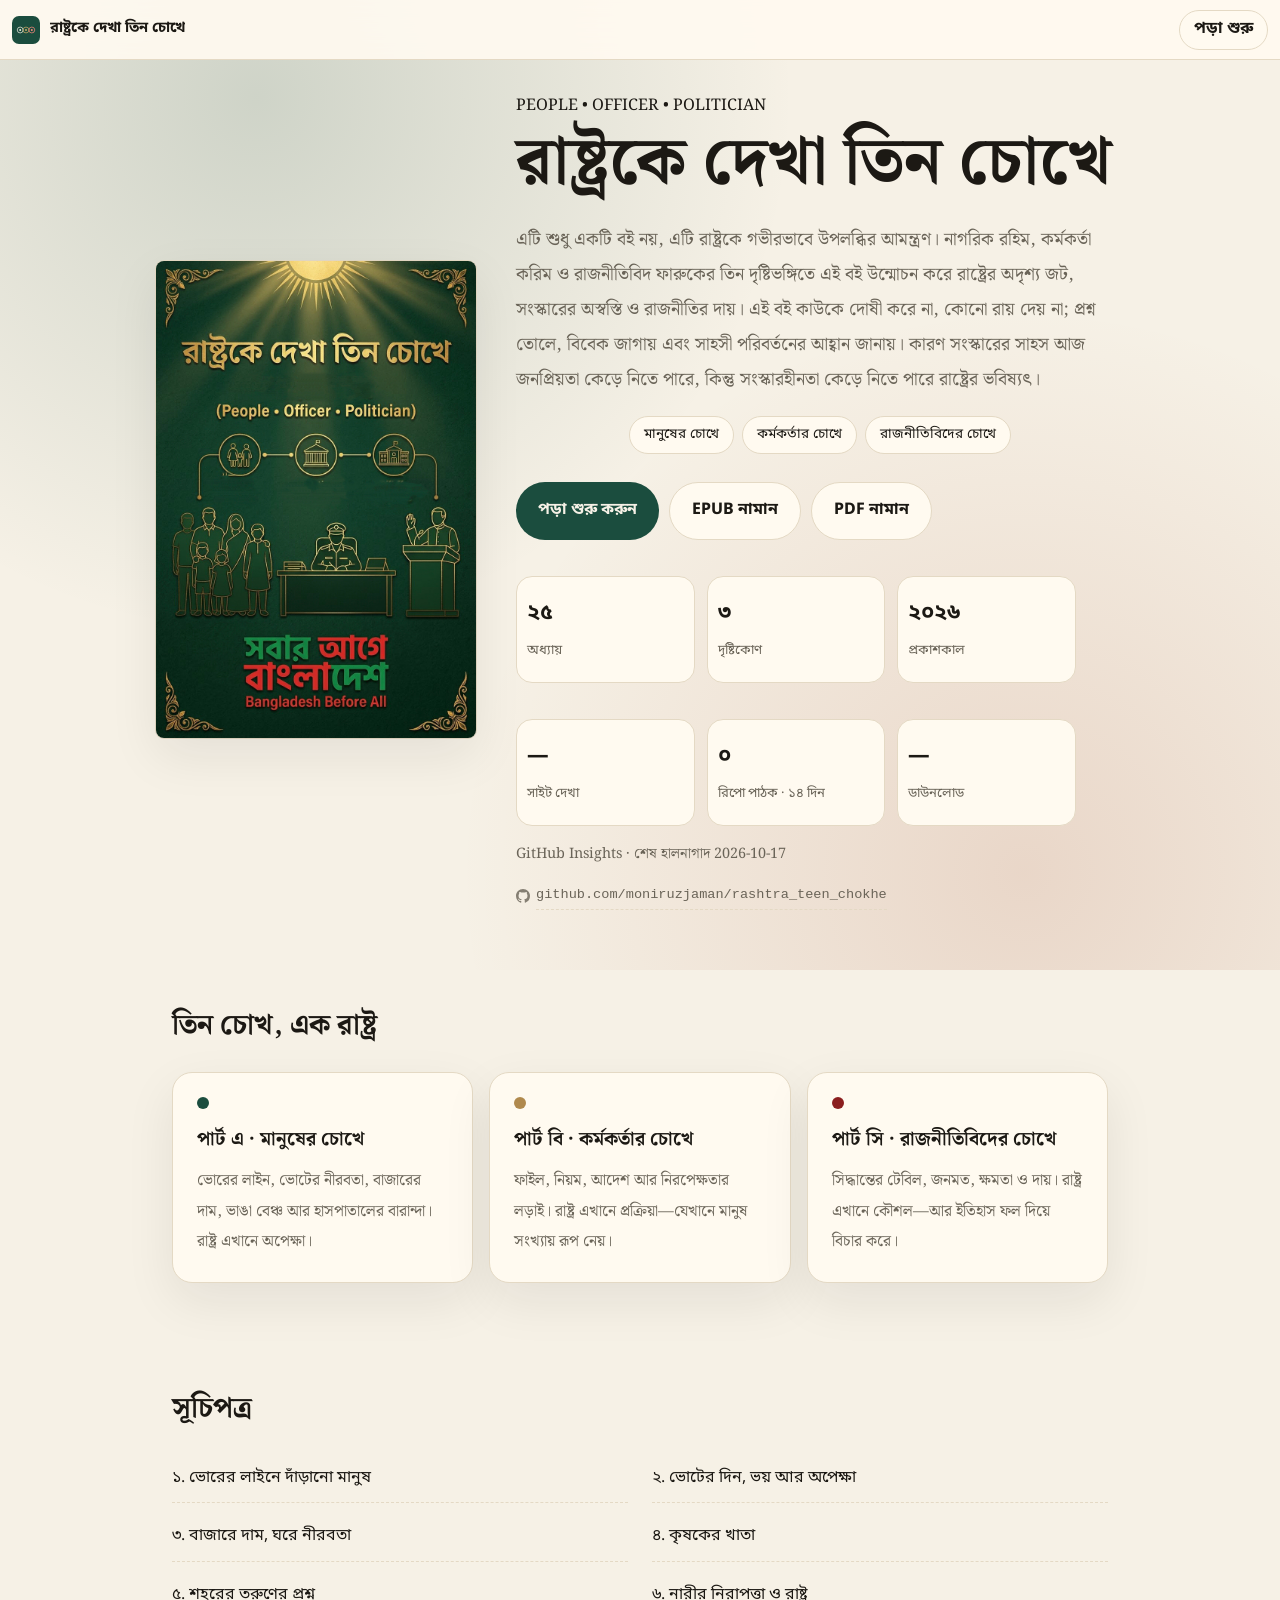
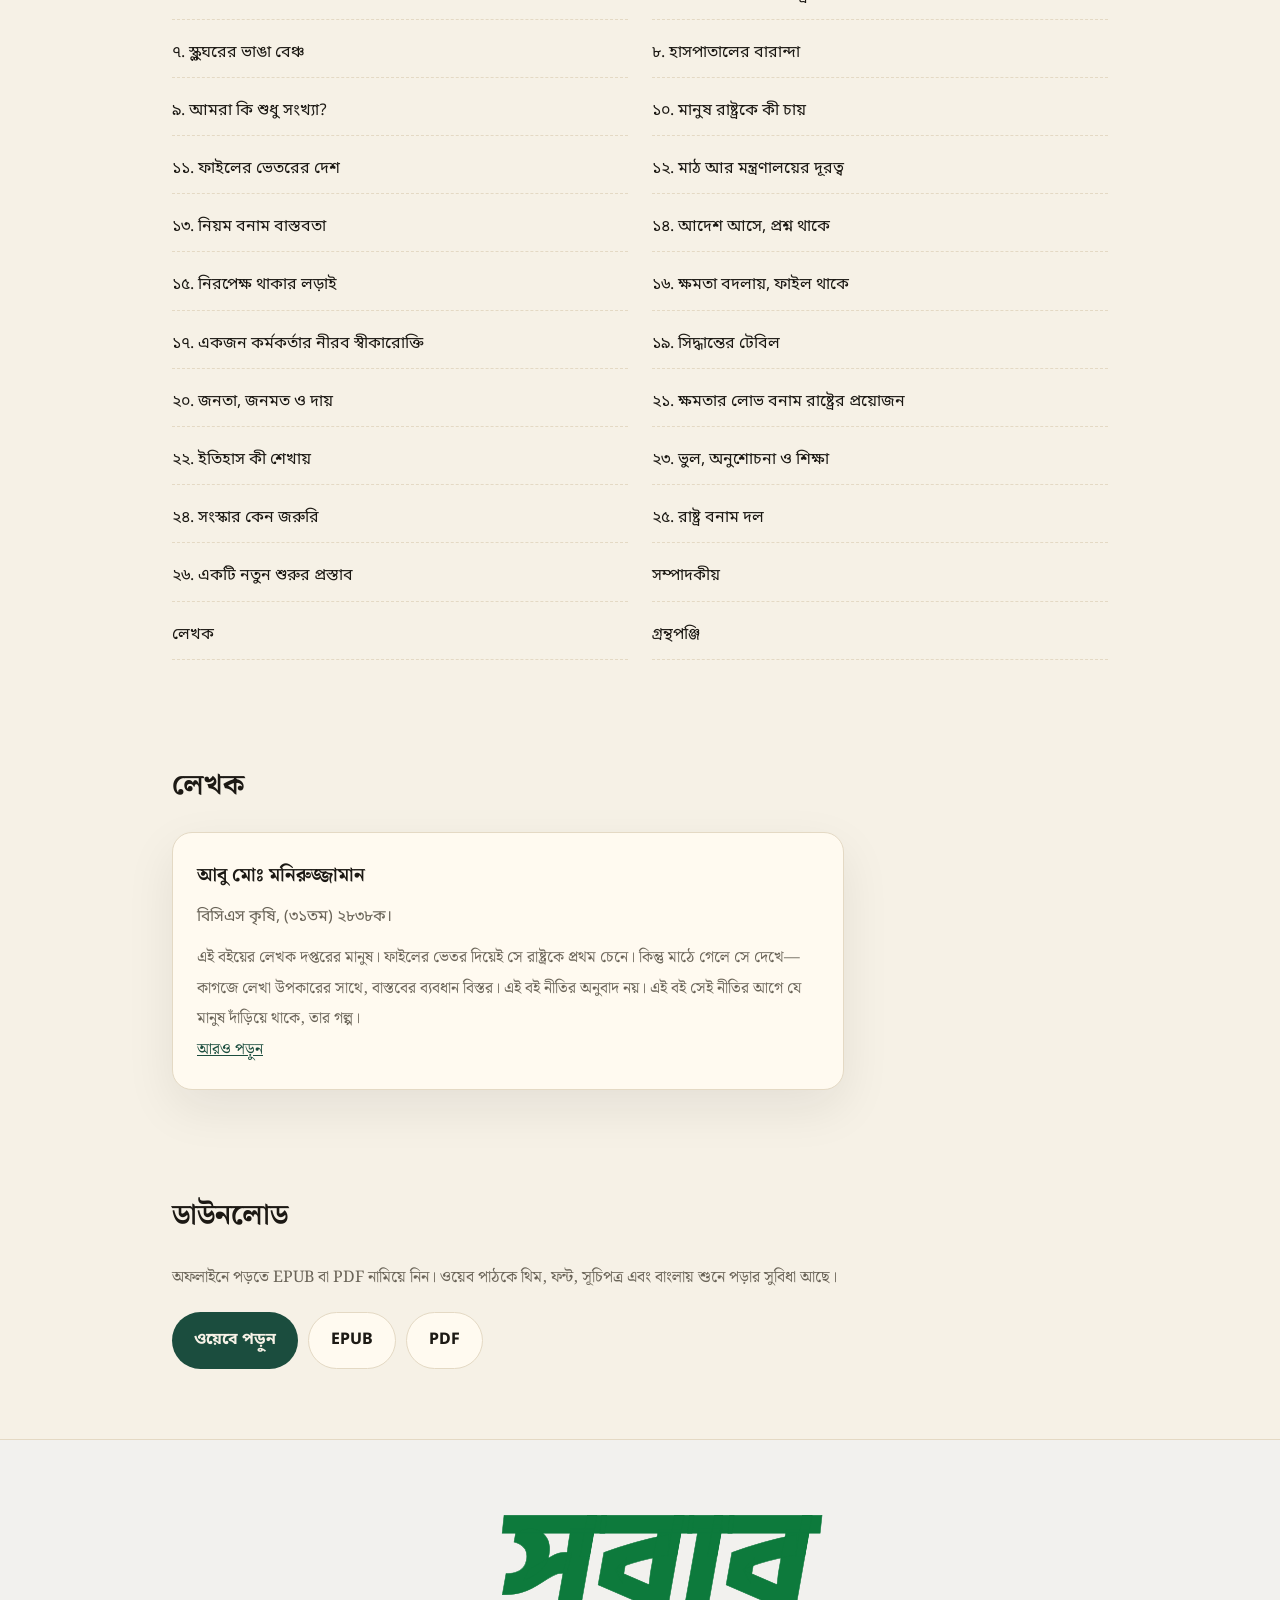
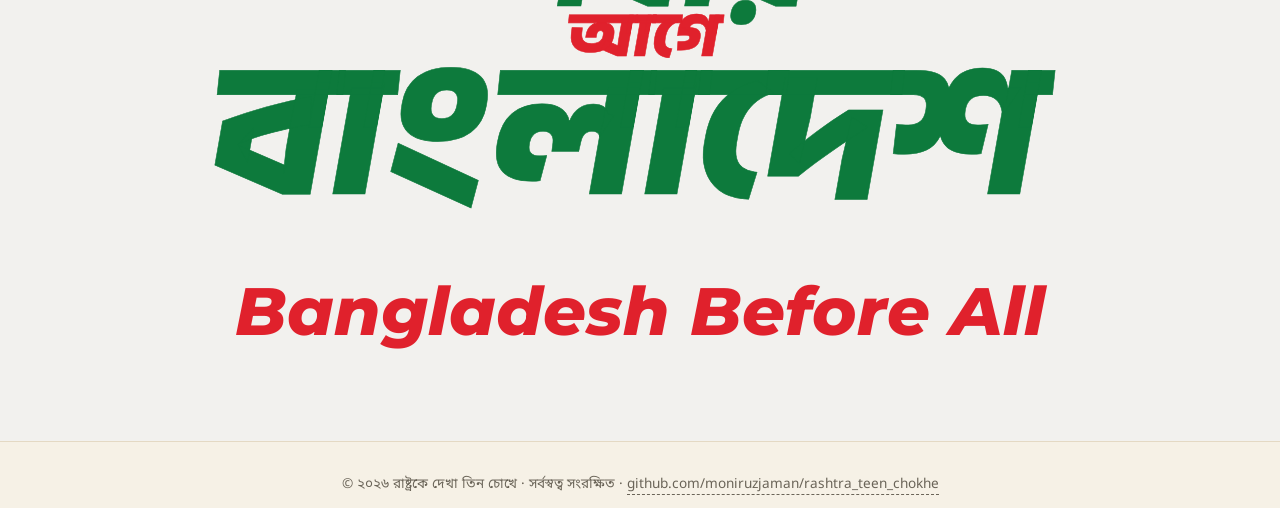
==== commit d23b32ac: "Revise meta tags and content in index.html Updated meta descriptions and content for better clarity " ====
--- a/index.html
+++ b/index.html
@@ -4,11 +4,11 @@
 <meta charset="UTF-8">
 <meta name="viewport" content="width=device-width, initial-scale=1, viewport-fit=cover">
 <title>রাষ্ট্রকে দেখা তিন চোখে</title>
-<meta name="description" content="একটি রাষ্ট্রের গল্প—ভিতর থেকে, মাঝখান থেকে, আর উপরে থেকে। মানুষ, কর্মকর্তা ও রাজনীতিবিদের চোখে রাষ্ট্র।">
+<meta name="description" content="এটি শুধু একটি বই নয়, এটি রাষ্ট্রকে গভীরভাবে উপলব্ধির আমন্ত্রণ।  নাগরিক রহিম, কর্মকর্তা করিম ও রাজনীতিবিদ ফারুকের তিন দৃষ্টিভঙ্গিতে এই বই উন্মোচন করে রাষ্ট্রের অদৃশ্য জট, সংস্কারের অস্বস্তি ও রাজনীতির দায়। এই বই কাউকে দোষী করে না, কোনো রায় দেয় না; প্রশ্ন তোলে, বিবেক জাগায় এবং সাহসী পরিবর্তনের আহ্বান জানায়। কারণ সংস্কারের সাহস আজ জনপ্রিয়তা কেড়ে নিতে পারে, কিন্তু সংস্কারহীনতা কেড়ে নিতে পারে রাষ্ট্রের ভবিষ্যৎ।">
 <link rel="canonical" href="https://moniruzjaman.github.io/rashtra_teen_chokhe/">
 <meta property="og:site_name" content="রাষ্ট্রকে দেখা তিন চোখে">
 <meta property="og:title" content="রাষ্ট্রকে দেখা তিন চোখে">
-<meta property="og:description" content="মানুষ • কর্মকর্তা • রাজনীতিবিদ — একটি রাষ্ট্রের গল্প, তিন দৃষ্টিকোণ থেকে। এটি শুধু একটি বই নয়, এটি রাষ্ট্রকে গভীর করে বোঝার আমন্ত্রণ। ক্ষমতা বদলায়, ফাইল থেকে যায়; ভাষা বদলায়, সমস্যার চক্র ভাঙে না। নাগরিক রহিম, কর্মকর্তা করিম ও রাজনীতিবিদ ফারুকের তিন দৃষ্টিভঙ্গিতে এই বই উন্মোচন করে রাষ্ট্রের অদৃশ্য জট, সংস্কারের অস্বস্তি ও ভবিষ্যতের ঝুঁকি। এই বই কাউকে দোষী করে না, কোনো রায় দেয় না; প্রশ্ন তোলে, বিবেক জাগায় এবং সাহসী পরিবর্তনের আহ্বান জানায়। কারণ সংস্কারের সাহস আজ জনপ্রিয়তা কেড়ে নিতে পারে, কিন্তু সংস্কারহীনতা কেড়ে নিতে পারে রাষ্ট্রের ভবিষ্যৎ।">
+<meta property="og:description" content="এটি শুধু বই নয়—রাষ্ট্রকে নতুন করে বোঝার আমন্ত্রণ। রহিম, করিম ও ফারুকের তিন দৃষ্টিভঙ্গিতে উঠে আসে রাষ্ট্রের জট, সংস্কারের সংকট ও রাজনীতির দায়। এ বই রায় দেয় না, প্রশ্ন তোলে; বিবেক জাগায়, পরিবর্তনের সাহস জোগায়। কারণ সংস্কার জনপ্রিয়তা হারাতে পারে, কিন্তু সংস্কারহীনতা কেড়ে নিতে পারে রাষ্ট্রের ভবিষ্য।">
 <meta property="og:type" content="book">
 <meta property="og:locale" content="bn_BD">
 <meta property="og:url" content="https://moniruzjaman.github.io/rashtra_teen_chokhe/">
@@ -19,7 +19,7 @@
 <meta property="og:image:alt" content="রাষ্ট্রকে দেখা তিন চোখে — People, Officer, Politician">
 <meta name="twitter:card" content="summary_large_image">
 <meta name="twitter:title" content="রাষ্ট্রকে দেখা তিন চোখে">
-<meta name="twitter:description" content="মানুষ • কর্মকর্তা • রাজনীতিবিদ — একটি রাষ্ট্রের গল্প, তিন দৃষ্টিকোণ থেকে। এটি শুধু একটি বই নয়, এটি রাষ্ট্রকে গভীর করে বোঝার আমন্ত্রণ। ক্ষমতা বদলায়, ফাইল থেকে যায়; ভাষা বদলায়, সমস্যার চক্র ভাঙে না। নাগরিক রহিম, কর্মকর্তা করিম ও রাজনীতিবিদ ফারুকের তিন দৃষ্টিভঙ্গিতে এই বই উন্মোচন করে রাষ্ট্রের অদৃশ্য জট, সংস্কারের অস্বস্তি ও ভবিষ্যতের ঝুঁকি। এই বই কাউকে দোষী করে না, কোনো রায় দেয় না; প্রশ্ন তোলে, বিবেক জাগায় এবং সাহসী পরিবর্তনের আহ্বান জানায়। কারণ সংস্কারের সাহস আজ জনপ্রিয়তা কেড়ে নিতে পারে, কিন্তু সংস্কারহীনতা কেড়ে নিতে পারে রাষ্ট্রের ভবিষ্যৎ।">
+<meta name="twitter:description" content="এটি শুধু বই নয়—রাষ্ট্রকে নতুন করে বোঝার আমন্ত্রণ। রহিম, করিম ও ফারুকের তিন দৃষ্টিভঙ্গিতে উঠে আসে রাষ্ট্রের জট, সংস্কারের সংকট ও রাজনীতির দায়। এ বই রায় দেয় না, প্রশ্ন তোলে; বিবেক জাগায়, পরিবর্তনের সাহস জোগায়। কারণ সংস্কার জনপ্রিয়তা হারাতে পারে, কিন্তু সংস্কারহীনতা কেড়ে নিতে পারে রাষ্ট্রের ভবিষ্য।">
 <meta name="twitter:image" content="https://moniruzjaman.github.io/rashtra_teen_chokhe/og-image.jpg">
 <link rel="icon" href="assets/favicon.svg" type="image/svg+xml">
 <link rel="apple-touch-icon" href="cover.jpg">
@@ -46,7 +46,7 @@
       <div>
         <p class="kicker">PEOPLE • OFFICER • POLITICIAN</p>
         <h1>রাষ্ট্রকে দেখা তিন চোখে</h1>
-        <p class="lede">একটি রাষ্ট্রের গল্প—ভিতর থেকে, মাঝখান থেকে, আর উপরে থেকে। লাইনে দাঁড়ানো মানুষ, ফাইলধারী কর্মকর্তা, আর সিদ্ধান্তের টেবিলে বসা রাজনীতিবিদ।</p>
+        <p class="lede">এটি শুধু একটি বই নয়, এটি রাষ্ট্রকে গভীরভাবে উপলব্ধির আমন্ত্রণ।  নাগরিক রহিম, কর্মকর্তা করিম ও রাজনীতিবিদ ফারুকের তিন দৃষ্টিভঙ্গিতে এই বই উন্মোচন করে রাষ্ট্রের অদৃশ্য জট, সংস্কারের অস্বস্তি ও রাজনীতির দায়। এই বই কাউকে দোষী করে না, কোনো রায় দেয় না; প্রশ্ন তোলে, বিবেক জাগায় এবং সাহসী পরিবর্তনের আহ্বান জানায়। কারণ সংস্কারের সাহস আজ জনপ্রিয়তা কেড়ে নিতে পারে, কিন্তু সংস্কারহীনতা কেড়ে নিতে পারে রাষ্ট্রের ভবিষ্যৎ।</p>
         <div class="trio"><span>মানুষের চোখে</span><span>কর্মকর্তার চোখে</span><span>রাজনীতিবিদের চোখে</span></div>
         <div class="cta-row">
           <a class="btn-primary" href="read.html">পড়া শুরু করুন</a>
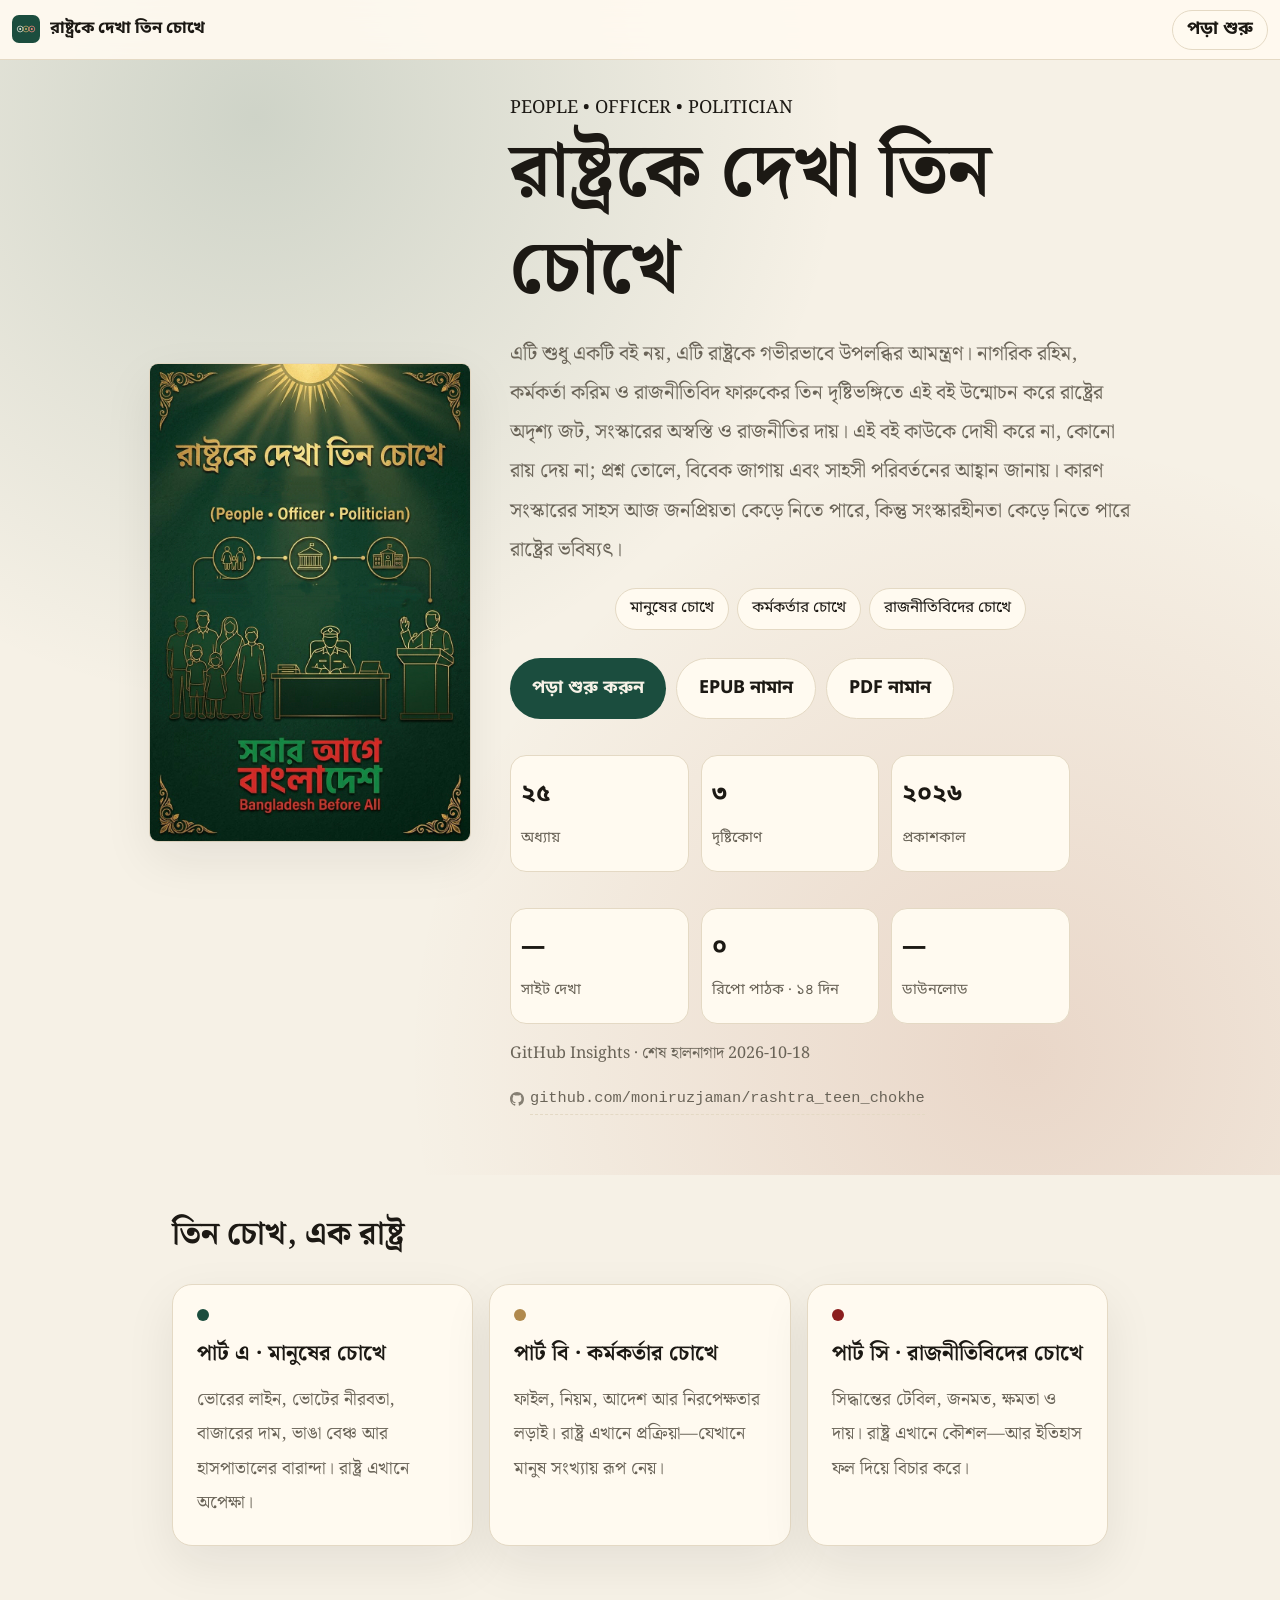
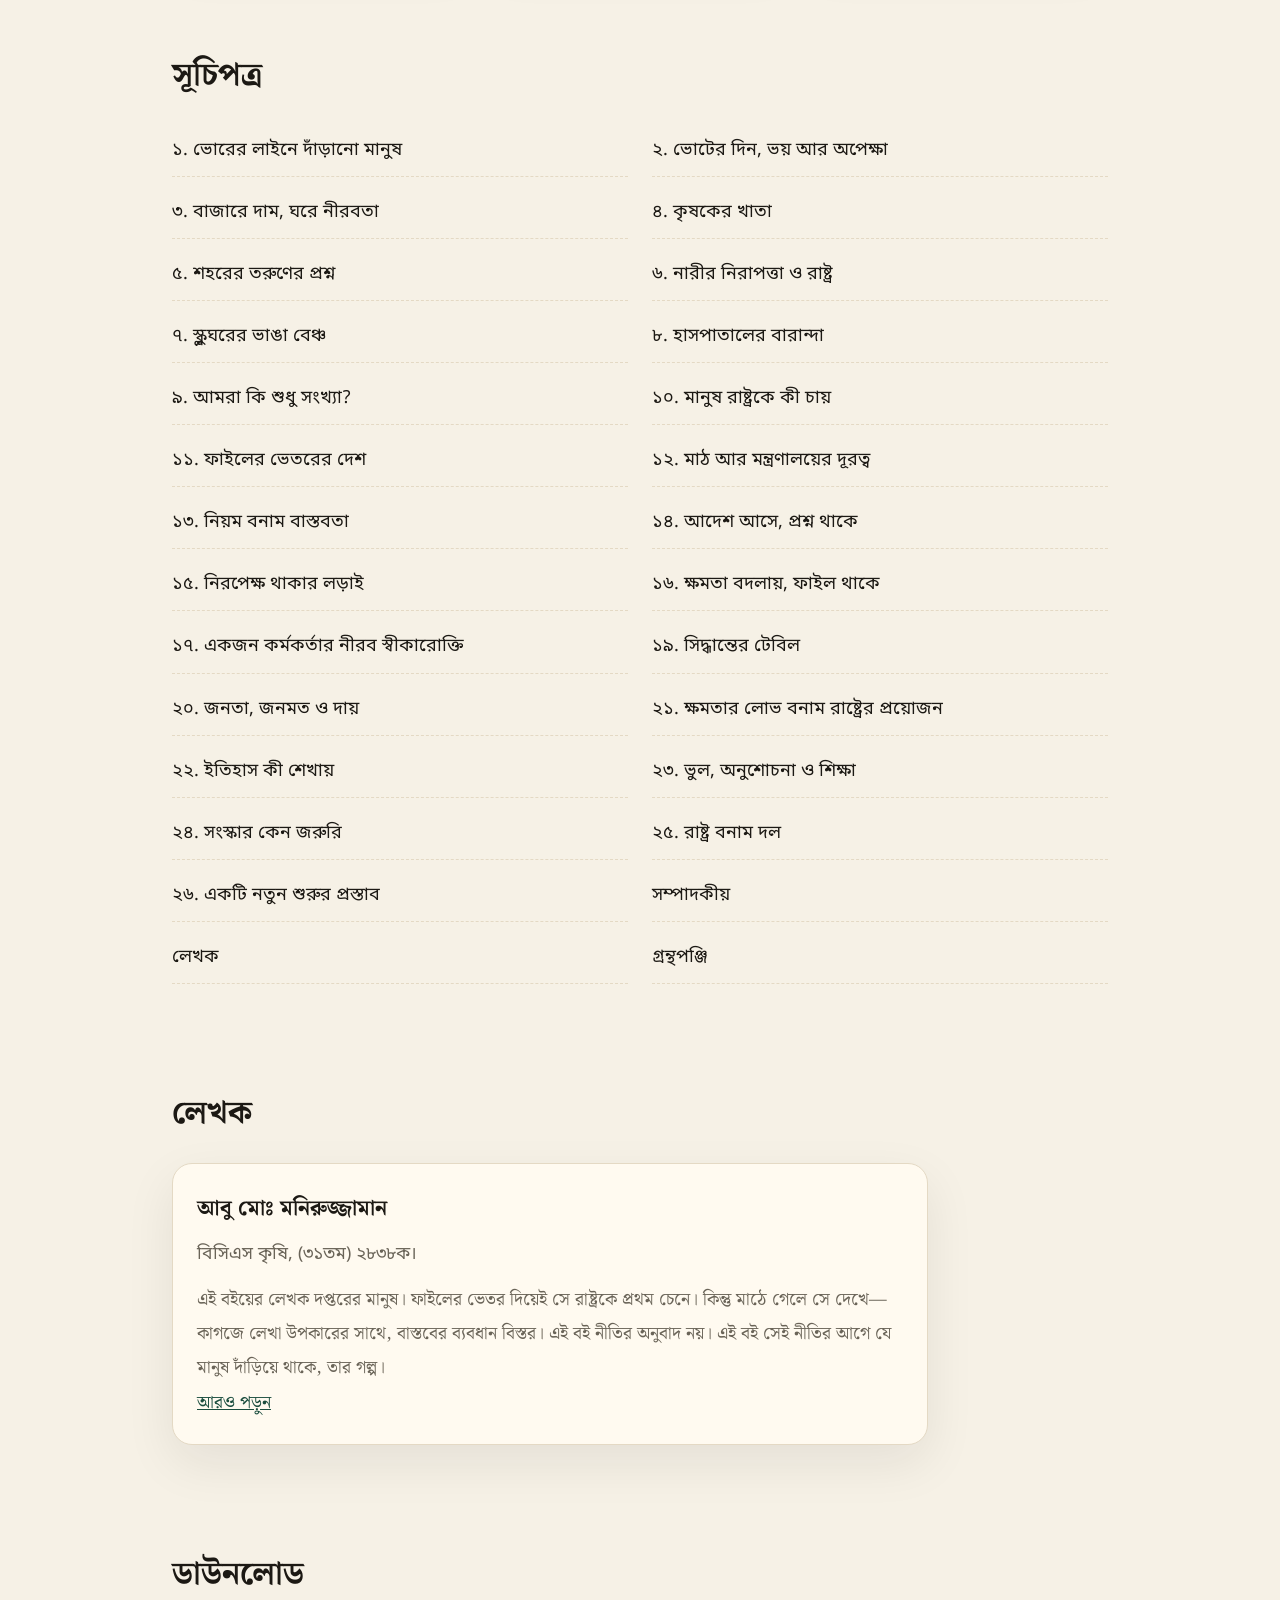
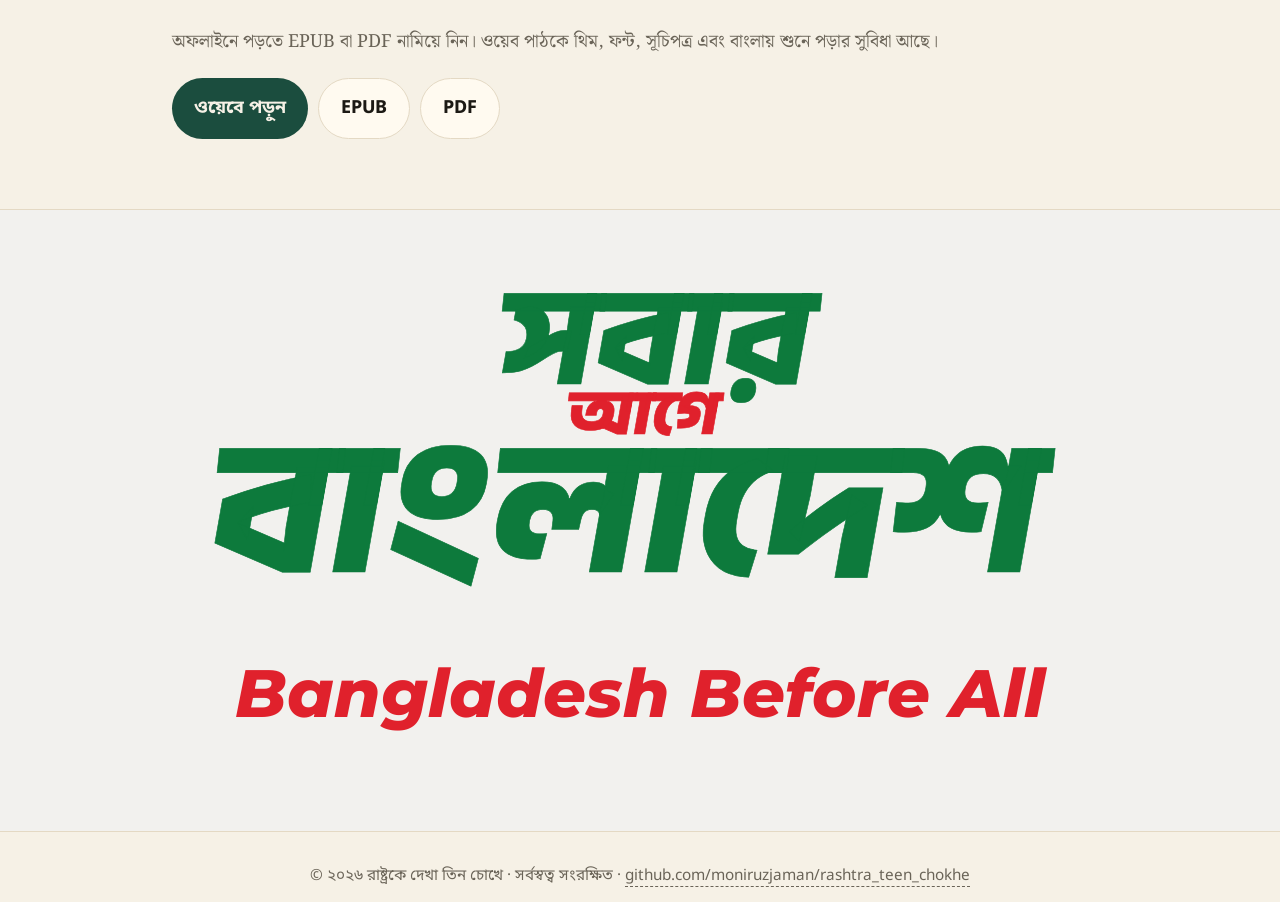
==== commit 873c7783: "UI/UX enhancements: share modal, settings panel, progress bar, mobile CTA Adds the same professional" ====
--- a/index.html
+++ b/index.html
@@ -158,6 +158,17 @@
 </section>
 
 <footer class="site-foot">© ২০২৬ রাষ্ট্রকে দেখা তিন চোখে · সর্বস্বত্ব সংরক্ষিত · <a class="repo-foot" href="https://github.com/moniruzjaman/rashtra_teen_chokhe" target="_blank" rel="noopener">github.com/moniruzjaman/rashtra_teen_chokhe</a></footer>
+
+<!-- Mobile sticky CTA bar — quick access to primary actions on phones -->
+<div class="mobile-cta-bar" aria-label="মোবাইল অ্যাকশন">
+  <a class="btn-primary" href="read.html">পড়া শুরু</a>
+  <button class="icon-cta" id="mobileShareBtn" aria-label="শেয়ার করুন">
+    <svg width="20" height="20" viewBox="0 0 24 24" fill="none" stroke="currentColor" stroke-width="2"><circle cx="18" cy="5" r="3"/><circle cx="6" cy="12" r="3"/><circle cx="18" cy="19" r="3"/><line x1="8.59" y1="13.51" x2="15.42" y2="17.49"/><line x1="15.41" y1="6.51" x2="8.59" y2="10.49"/></svg>
+  </button>
+</div>
+
+<script src="js/share-modal.js"></script>
+<script src="js/settings-panel.js"></script>
 <script src="js/stats.js"></script>
 </body>
 </html>
--- a/css/ebook.css
+++ b/css/ebook.css
@@ -627,3 +627,502 @@
   font-size: clamp(1.4rem, 5.2vw, 4.2rem);
 }
 @media print { .poster-band { display: none; } }
+
+/* ============================================================
+   ENHANCEMENT 1: Reading progress bar (top of viewport)
+   ============================================================ */
+.read-progress {
+    position: fixed;
+    top: 0; left: 0;
+    height: 3px;
+    width: 0%;
+    background: linear-gradient(90deg, var(--forest), var(--leaf));
+    z-index: 100;
+    transition: width 0.1s ease-out;
+}
+
+/* ============================================================
+   ENHANCEMENT 2: Font family toggle support
+   When body has .font-sans, switch the body font from serif to sans
+   ============================================================ */
+body.font-serif { font-family: var(--serif); }
+body.font-sans  { font-family: var(--sans); }
+/* Chapter headings always stay sans-serif for contrast */
+body.font-sans .chapter h3,
+body.font-sans .ch-label {
+    font-family: var(--sans);
+}
+
+/* ============================================================
+   ENHANCEMENT 3: Share Modal — cross-platform sharing
+   ============================================================ */
+.share-modal {
+    position: fixed;
+    inset: 0;
+    background: rgba(0,0,0,0.55);
+    z-index: 200;
+    display: none;
+    align-items: center;
+    justify-content: center;
+    padding: 16px;
+    backdrop-filter: blur(4px);
+    -webkit-backdrop-filter: blur(4px);
+}
+.share-modal.visible { display: flex; }
+
+.share-modal-content {
+    background: var(--card);
+    border-radius: 14px;
+    max-width: 520px;
+    width: 100%;
+    max-height: 90vh;
+    overflow-y: auto;
+    box-shadow: 0 12px 50px rgba(0,0,0,0.25);
+    border: 1px solid var(--line);
+}
+
+.share-modal-header {
+    padding: 18px 22px;
+    border-bottom: 1px solid var(--line);
+    display: flex;
+    justify-content: space-between;
+    align-items: center;
+}
+.share-modal-title {
+    font-family: var(--sans);
+    font-size: 1.15rem;
+    font-weight: 700;
+    color: var(--forest);
+    margin: 0;
+}
+
+.share-preview {
+    margin: 16px 18px;
+    padding: 12px;
+    background: var(--paper);
+    border: 1px solid var(--line);
+    border-radius: 10px;
+    display: flex;
+    gap: 12px;
+    align-items: center;
+}
+.share-preview-img {
+    width: 90px; height: 60px;
+    border-radius: 6px;
+    object-fit: cover;
+    flex-shrink: 0;
+}
+.share-preview-text { flex: 1; min-width: 0; }
+.share-preview-title {
+    font-family: var(--sans);
+    font-size: 0.85rem;
+    font-weight: 700;
+    color: var(--ink);
+    line-height: 1.3;
+    margin-bottom: 3px;
+}
+.share-preview-desc {
+    font-family: var(--serif);
+    font-size: 0.75rem;
+    color: var(--mute);
+    line-height: 1.4;
+    margin-bottom: 4px;
+}
+.share-preview-url {
+    font-family: var(--sans);
+    font-size: 0.65rem;
+    color: var(--mute);
+    text-transform: uppercase;
+    letter-spacing: 1px;
+}
+
+.share-grid {
+    display: grid;
+    grid-template-columns: repeat(4, 1fr);
+    gap: 8px;
+    padding: 8px 18px 18px 18px;
+}
+@media (max-width: 480px) {
+    .share-grid { grid-template-columns: repeat(3, 1fr); }
+}
+
+.share-btn {
+    display: flex;
+    flex-direction: column;
+    align-items: center;
+    gap: 6px;
+    padding: 12px 4px;
+    border-radius: 10px;
+    transition: background 0.15s ease, transform 0.15s ease;
+    color: var(--ink);
+    background: none;
+    border: none;
+    cursor: pointer;
+    font-family: var(--sans);
+}
+.share-btn:hover { background: var(--hl); transform: translateY(-2px); }
+.share-btn:active { transform: translateY(0); }
+.share-btn span {
+    font-size: 0.72rem;
+    font-weight: 600;
+}
+.share-btn svg { transition: color 0.15s ease; }
+
+.share-whatsapp svg   { color: #25D366; }
+.share-messenger svg  { color: #0084FF; }
+.share-facebook svg   { color: #1877F2; }
+.share-linkedin svg   { color: #0A66C2; }
+.share-twitter svg    { color: #000000; }
+.share-email svg      { color: var(--forest); }
+.share-telegram svg   { color: #0088CC; }
+.share-copy svg       { color: var(--mute); }
+.share-native svg     { color: var(--leaf); }
+
+.share-link-box {
+    margin: 0 18px 14px 18px;
+    display: flex;
+    gap: 8px;
+}
+.share-link-box input {
+    flex: 1;
+    padding: 9px 12px;
+    border: 1px solid var(--line);
+    border-radius: 6px;
+    background: var(--paper);
+    font-family: var(--sans);
+    font-size: 0.75rem;
+    color: var(--ink);
+}
+.share-copy-btn {
+    padding: 9px 16px;
+    border: 1px solid var(--forest);
+    background: var(--forest);
+    color: white;
+    border-radius: 6px;
+    font-family: var(--sans);
+    font-size: 0.78rem;
+    font-weight: 600;
+    cursor: pointer;
+    transition: background 0.15s ease;
+}
+.share-copy-btn:hover { background: var(--leaf); }
+
+.share-foot-note {
+    padding: 12px 22px 18px 22px;
+    font-family: var(--serif);
+    font-size: 0.72rem;
+    color: var(--mute);
+    font-style: italic;
+    text-align: center;
+    line-height: 1.5;
+}
+
+/* ============================================================
+   ENHANCEMENT 4: Settings Panel — slide-out reader settings
+   ============================================================ */
+.settings-panel {
+    position: fixed;
+    top: 0; right: 0; bottom: 0;
+    width: 360px;
+    max-width: 90vw;
+    background: var(--card);
+    border-left: 1px solid var(--line);
+    transform: translateX(100%);
+    transition: transform 0.25s cubic-bezier(0.4, 0, 0.2, 1);
+    z-index: 180;
+    display: flex;
+    flex-direction: column;
+    overflow-y: auto;
+    box-shadow: -8px 0 32px rgba(0,0,0,0.08);
+}
+.settings-panel.open { transform: translateX(0); }
+
+.settings-overlay {
+    position: fixed;
+    inset: 0;
+    background: rgba(0, 0, 0, 0.4);
+    z-index: 170;
+    opacity: 0;
+    pointer-events: none;
+    transition: opacity 0.2s ease;
+    backdrop-filter: blur(2px);
+    -webkit-backdrop-filter: blur(2px);
+}
+.settings-overlay.visible {
+    opacity: 1;
+    pointer-events: auto;
+}
+
+.settings-header {
+    padding: 16px 18px;
+    border-bottom: 1px solid var(--line);
+    display: flex;
+    justify-content: space-between;
+    align-items: center;
+    position: sticky;
+    top: 0;
+    background: var(--card);
+    z-index: 2;
+}
+.settings-title {
+    font-family: var(--sans);
+    font-size: 1.15rem;
+    font-weight: 700;
+    color: var(--forest);
+    margin: 0;
+}
+
+.settings-section {
+    padding: 18px;
+    border-bottom: 1px solid var(--line);
+}
+.settings-label {
+    font-family: var(--sans);
+    font-size: 0.72rem;
+    font-weight: 700;
+    color: var(--mute);
+    letter-spacing: 1.5px;
+    text-transform: uppercase;
+    margin-bottom: 12px;
+    display: flex;
+    justify-content: space-between;
+    align-items: center;
+}
+.settings-value {
+    font-family: var(--sans);
+    font-size: 0.75rem;
+    color: var(--forest);
+    font-weight: 600;
+    text-transform: none;
+    letter-spacing: 0;
+}
+
+.theme-grid {
+    display: grid;
+    grid-template-columns: 1fr 1fr 1fr;
+    gap: 10px;
+}
+.theme-btn {
+    display: flex;
+    flex-direction: column;
+    align-items: center;
+    gap: 6px;
+    padding: 12px 6px;
+    border: 2px solid var(--line);
+    border-radius: 8px;
+    font-family: var(--sans);
+    font-size: 0.72rem;
+    color: var(--ink);
+    background: none;
+    cursor: pointer;
+    transition: border-color 0.15s ease, background 0.15s ease;
+}
+.theme-btn:hover { border-color: var(--leaf); }
+.theme-btn.active {
+    border-color: var(--forest);
+    background: var(--hl);
+    color: var(--forest);
+    font-weight: 600;
+}
+.theme-swatch {
+    width: 32px; height: 32px;
+    border-radius: 50%;
+    border: 1px solid var(--line);
+}
+.theme-swatch-auto  {
+    background: linear-gradient(135deg, #f6f1e6 50%, #121411 50%);
+}
+.theme-swatch-sepia { background: #efe2c4; }
+.theme-swatch-dark   { background: #121411; }
+
+.font-grid {
+    display: flex;
+    flex-direction: column;
+    gap: 8px;
+}
+.font-btn {
+    padding: 12px 14px;
+    border: 2px solid var(--line);
+    border-radius: 8px;
+    font-size: 0.85rem;
+    color: var(--ink);
+    background: none;
+    cursor: pointer;
+    transition: border-color 0.15s ease, background 0.15s ease;
+    text-align: left;
+    font-family: var(--sans);
+}
+.font-btn:hover { border-color: var(--leaf); }
+.font-btn.active {
+    border-color: var(--forest);
+    background: var(--hl);
+    color: var(--forest);
+    font-weight: 600;
+}
+.font-btn span {
+    pointer-events: none;
+}
+
+.settings-row {
+    display: flex;
+    align-items: center;
+    gap: 10px;
+}
+.settings-end {
+    color: var(--mute);
+    font-size: 0.9rem;
+    flex-shrink: 0;
+}
+.settings-range {
+    flex: 1;
+    height: 4px;
+    background: var(--line);
+    border-radius: 2px;
+    appearance: none;
+    -webkit-appearance: none;
+    outline: none;
+    cursor: pointer;
+}
+.settings-range::-webkit-slider-thumb {
+    appearance: none;
+    -webkit-appearance: none;
+    width: 18px; height: 18px;
+    background: var(--forest);
+    border-radius: 50%;
+    cursor: pointer;
+}
+.settings-range::-moz-range-thumb {
+    width: 18px; height: 18px;
+    background: var(--forest);
+    border-radius: 50%;
+    cursor: pointer;
+    border: none;
+}
+
+.btn-reset {
+    width: 100%;
+    padding: 10px 14px;
+    border: 1px solid var(--line);
+    background: none;
+    color: var(--mute);
+    border-radius: 8px;
+    font-family: var(--sans);
+    font-size: 0.85rem;
+    cursor: pointer;
+    transition: all 0.15s ease;
+}
+.btn-reset:hover {
+    border-color: var(--crimson);
+    color: var(--crimson);
+}
+
+.settings-shortcuts .shortcuts-list {
+    list-style: none;
+    padding: 0;
+    margin: 0;
+    display: grid;
+    grid-template-columns: 1fr 1fr;
+    gap: 8px;
+    font-family: var(--sans);
+    font-size: 0.78rem;
+    color: var(--ink);
+}
+.settings-shortcuts kbd {
+    display: inline-block;
+    padding: 2px 8px;
+    margin-right: 6px;
+    background: var(--hl);
+    border: 1px solid var(--line);
+    border-radius: 4px;
+    font-family: var(--sans);
+    font-size: 0.75rem;
+    color: var(--forest);
+    font-weight: 700;
+}
+
+/* ============================================================
+   ENHANCEMENT 5: Settings button in header (gear icon)
+   Inherits .icon-btn styling from existing CSS
+   ============================================================ */
+#settingsBtn {
+    position: relative;
+}
+#settingsBtn:hover {
+    border-color: var(--forest);
+}
+
+/* ============================================================
+   ENHANCEMENT 6: Mobile CTA improvements
+   - Sticky bottom CTA bar on mobile (start reading + share)
+   - Reduces scrolling required to find primary actions
+   ============================================================ */
+@media (max-width: 720px) {
+    .mobile-cta-bar {
+        position: fixed;
+        bottom: 0; left: 0; right: 0;
+        background: color-mix(in srgb, var(--card) 92%, transparent);
+        backdrop-filter: blur(14px);
+        -webkit-backdrop-filter: blur(14px);
+        border-top: 1px solid var(--line);
+        padding: 10px 14px;
+        padding-bottom: calc(10px + env(safe-area-inset-bottom, 0));
+        display: flex;
+        gap: 8px;
+        z-index: 90;
+    }
+    .mobile-cta-bar .btn-primary {
+        flex: 1;
+        text-align: center;
+    }
+    .mobile-cta-bar .icon-cta {
+        width: 44px;
+        height: 44px;
+        min-width: 44px;
+        display: flex;
+        align-items: center;
+        justify-content: center;
+        border: 1px solid var(--line);
+        border-radius: 10px;
+        background: var(--paper);
+        color: var(--forest);
+    }
+    body.home .mobile-cta-bar { display: flex; }
+    body:not(.home) .mobile-cta-bar { display: none; }
+    /* Add bottom padding so content isn't hidden behind bar */
+    body.home {
+        padding-bottom: 70px;
+    }
+}
+@media (min-width: 721px) {
+    .mobile-cta-bar { display: none !important; }
+}
+
+/* ============================================================
+   ENHANCEMENT 7: Better share button styling in header
+   ============================================================ */
+#share {
+    background: var(--forest);
+    color: white;
+    border: none;
+    padding: 0 14px;
+    min-height: 40px;
+    border-radius: 10px;
+    font-family: var(--sans);
+    font-weight: 600;
+    cursor: pointer;
+    transition: background 0.15s ease;
+    display: inline-flex;
+    align-items: center;
+    gap: 6px;
+}
+#share:hover { background: var(--leaf); }
+#share svg { fill: currentColor; }
+
+/* ============================================================
+   ENHANCEMENT 8: Better focus states for accessibility
+   ============================================================ */
+button:focus-visible,
+a:focus-visible {
+    outline: 2px solid var(--forest);
+    outline-offset: 2px;
+}
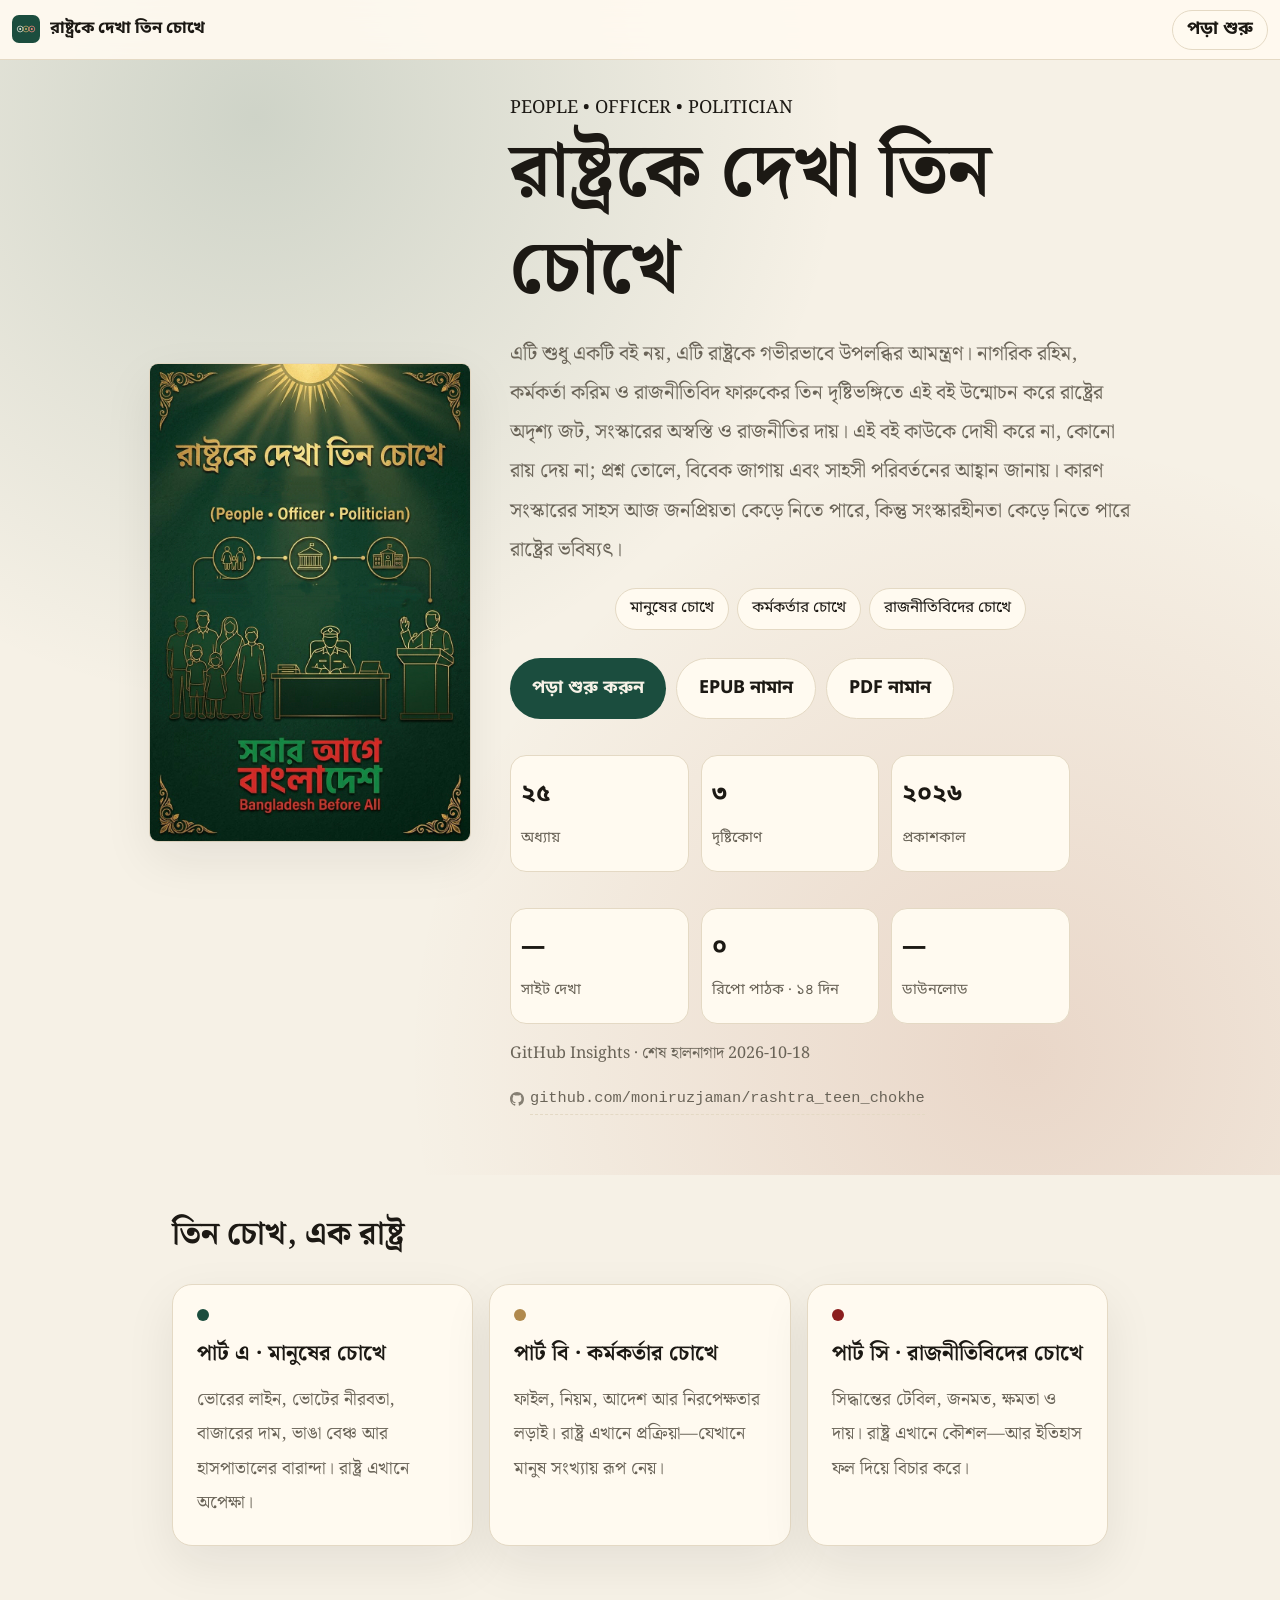
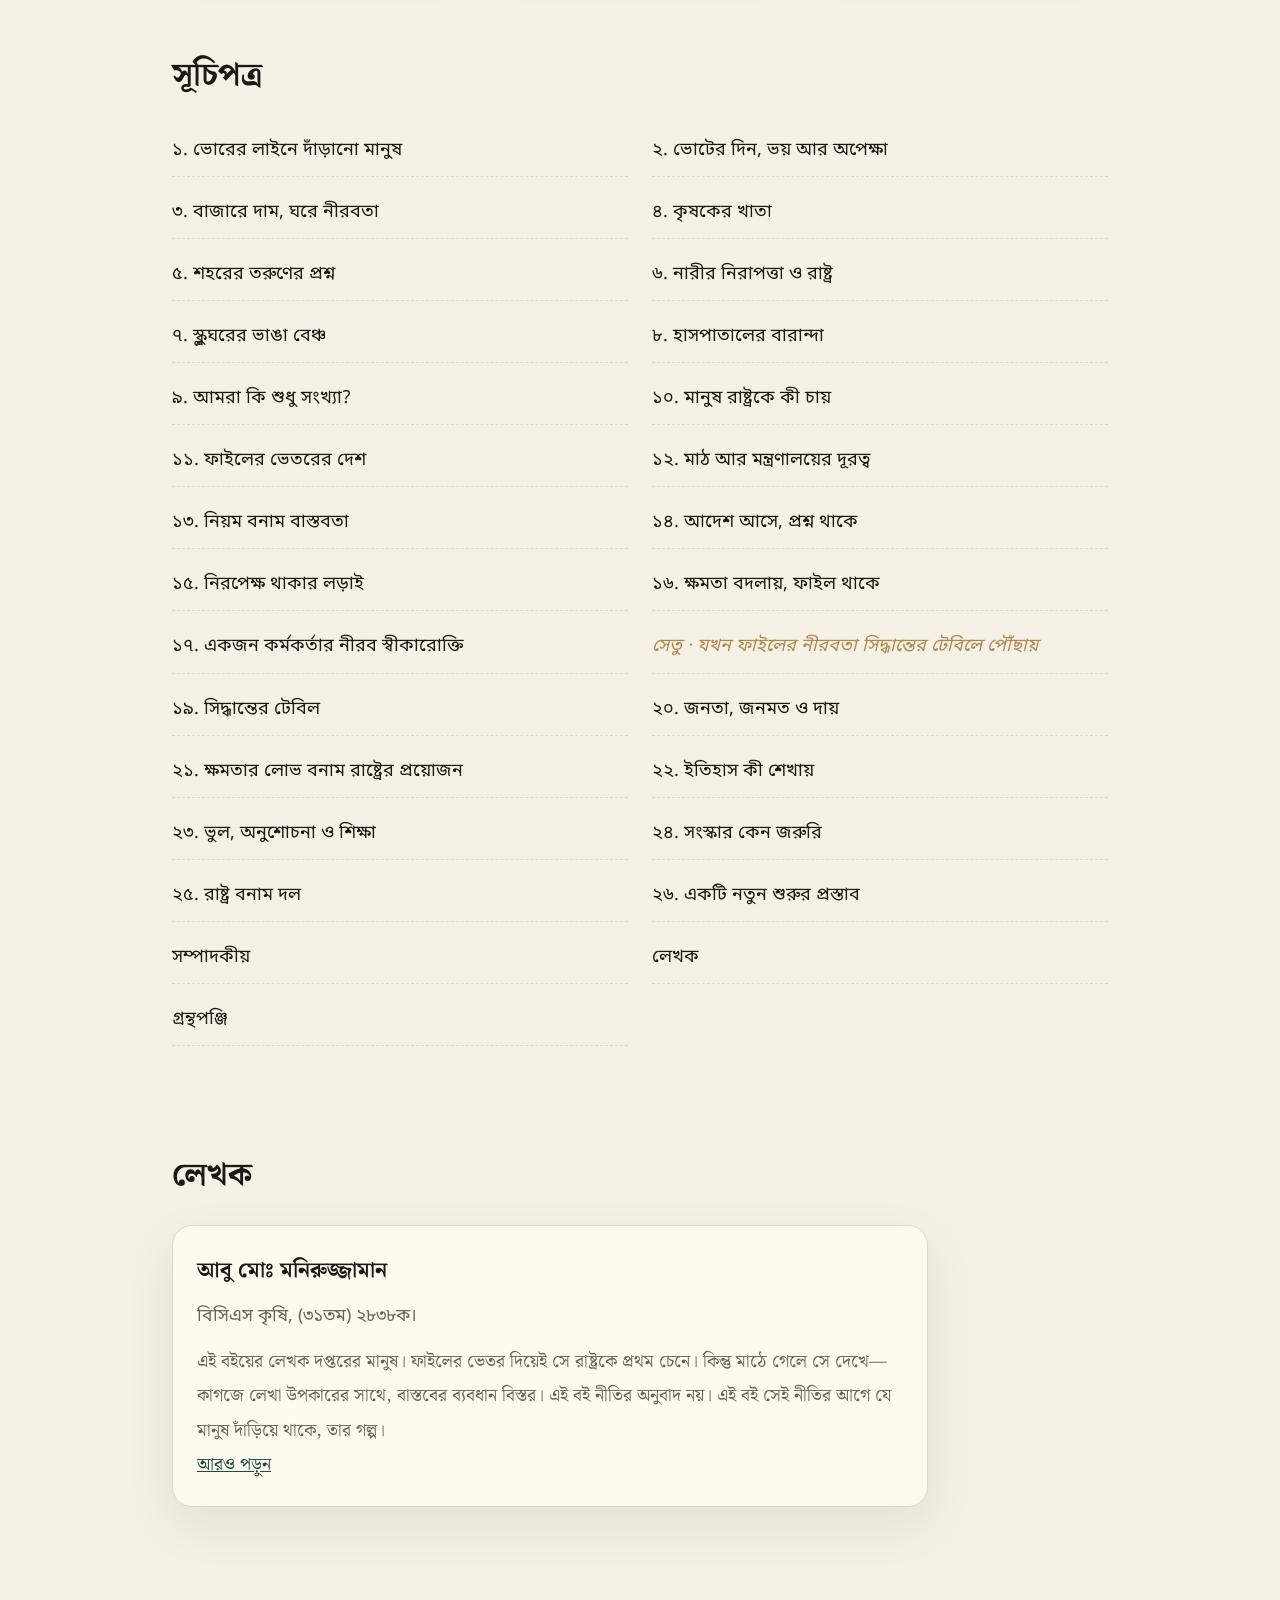
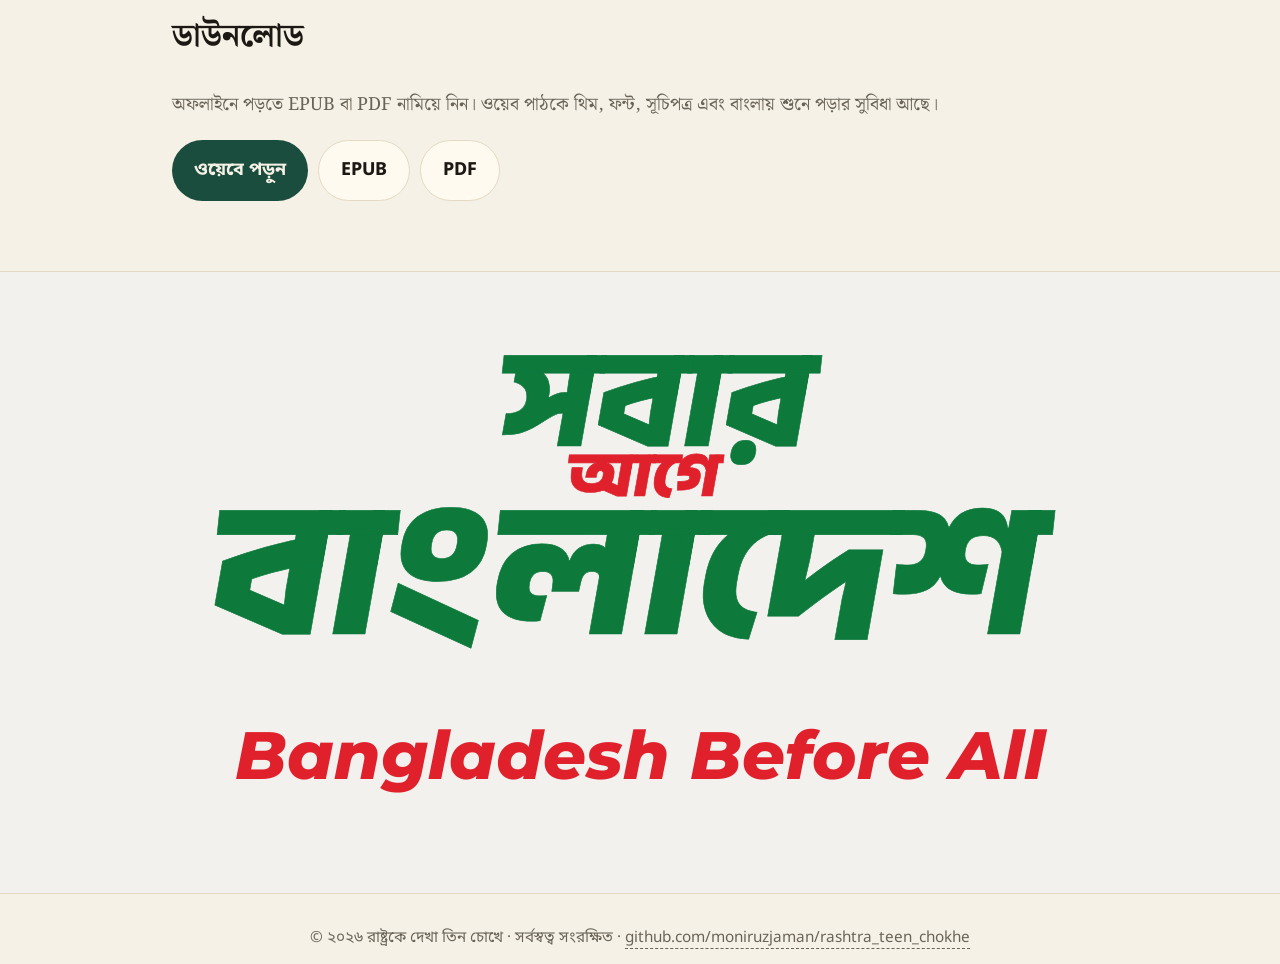
==== commit 27c6a7a9: "Add transition chapter between Part B and Part C (transition-bc) Parallel to the existing A→B transi" ====
--- a/index.html
+++ b/index.html
@@ -111,6 +111,7 @@
     <a href="read.html#chapter15">১৫. নিরপেক্ষ থাকার লড়াই</a>
     <a href="read.html#chapter16">১৬. ক্ষমতা বদলায়, ফাইল থাকে</a>
     <a href="read.html#chapter17">১৭. একজন কর্মকর্তার নীরব স্বীকারোক্তি</a>
+    <a href="read.html#transition-bc" style="color:var(--gold);font-style:italic">সেতু · যখন ফাইলের নীরবতা সিদ্ধান্তের টেবিলে পৌঁছায়</a>
     <a href="read.html#chapter19">১৯. সিদ্ধান্তের টেবিল</a>
     <a href="read.html#chapter20">২০. জনতা, জনমত ও দায়</a>
     <a href="read.html#chapter21">২১. ক্ষমতার লোভ বনাম রাষ্ট্রের প্রয়োজন</a>
@@ -167,6 +168,7 @@
   </button>
 </div>
 
+<script src="js/analytics.js"></script>
 <script src="js/share-modal.js"></script>
 <script src="js/settings-panel.js"></script>
 <script src="js/stats.js"></script>
